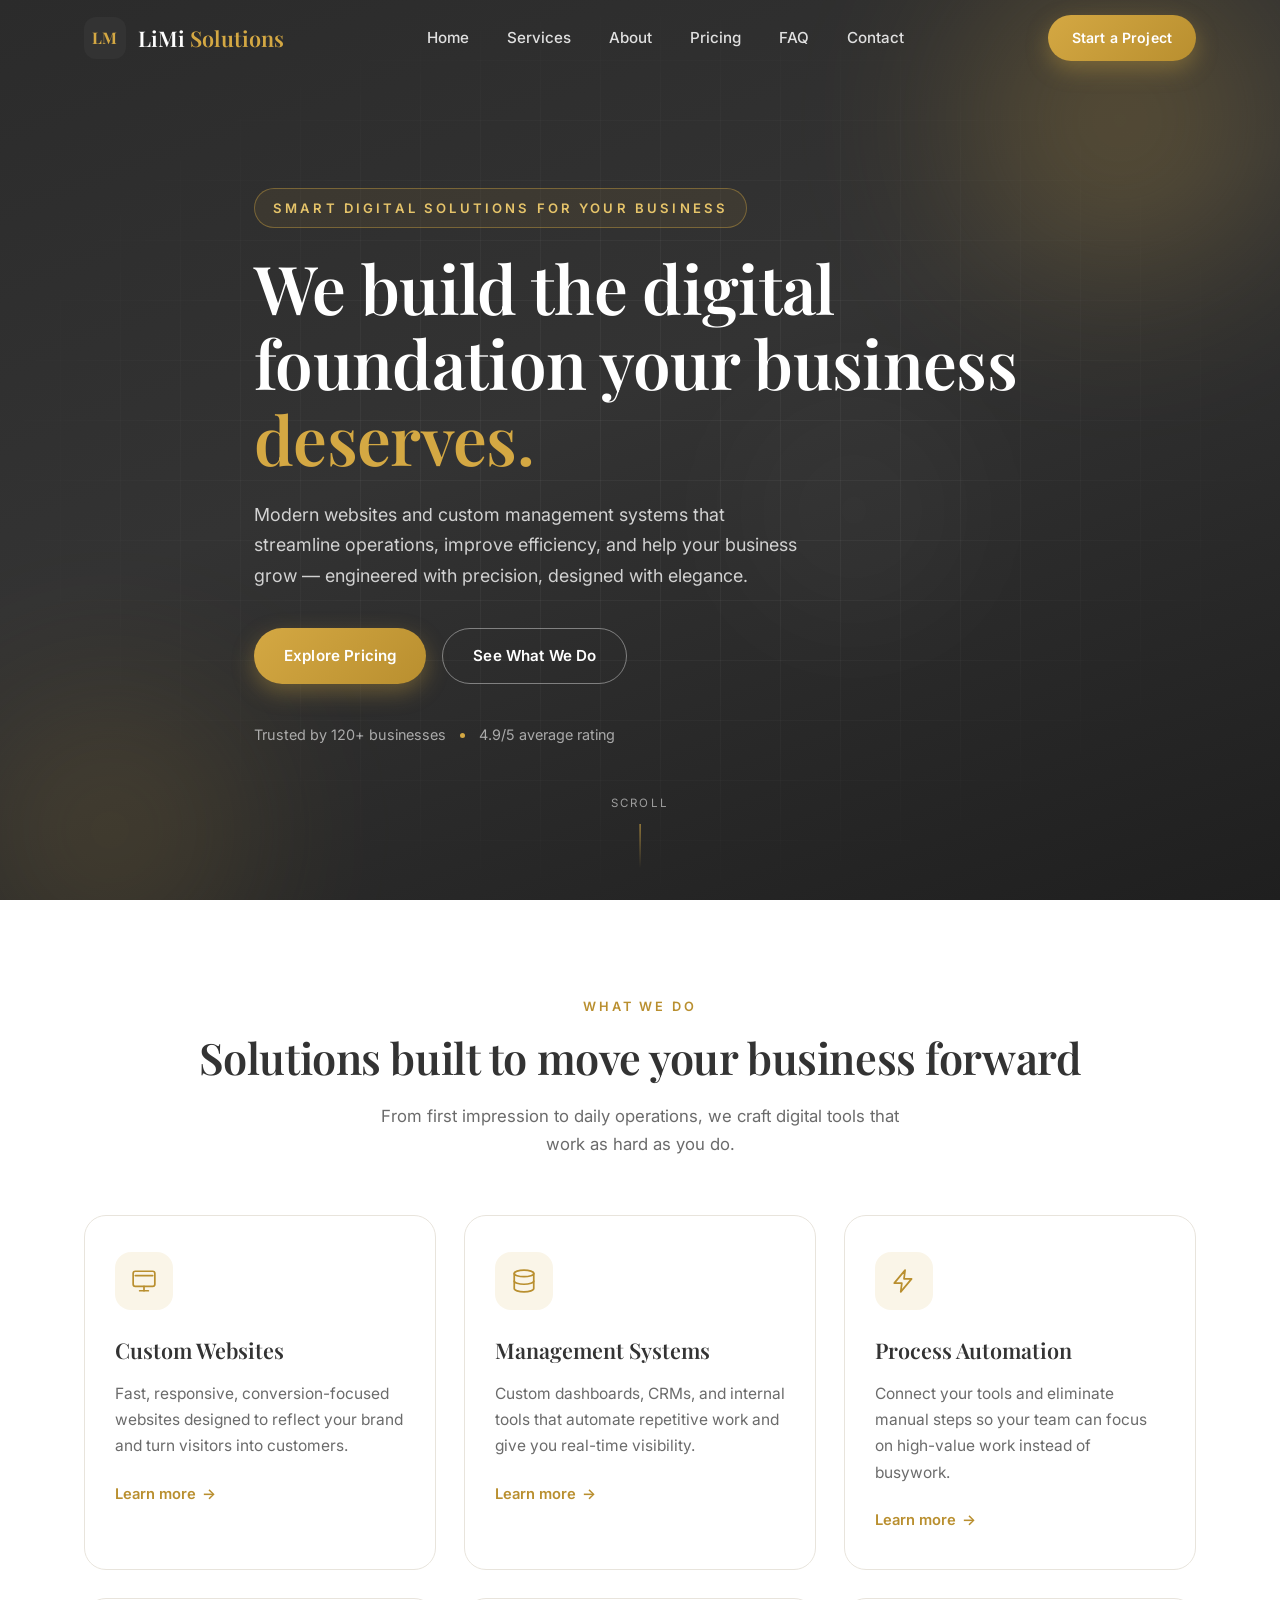
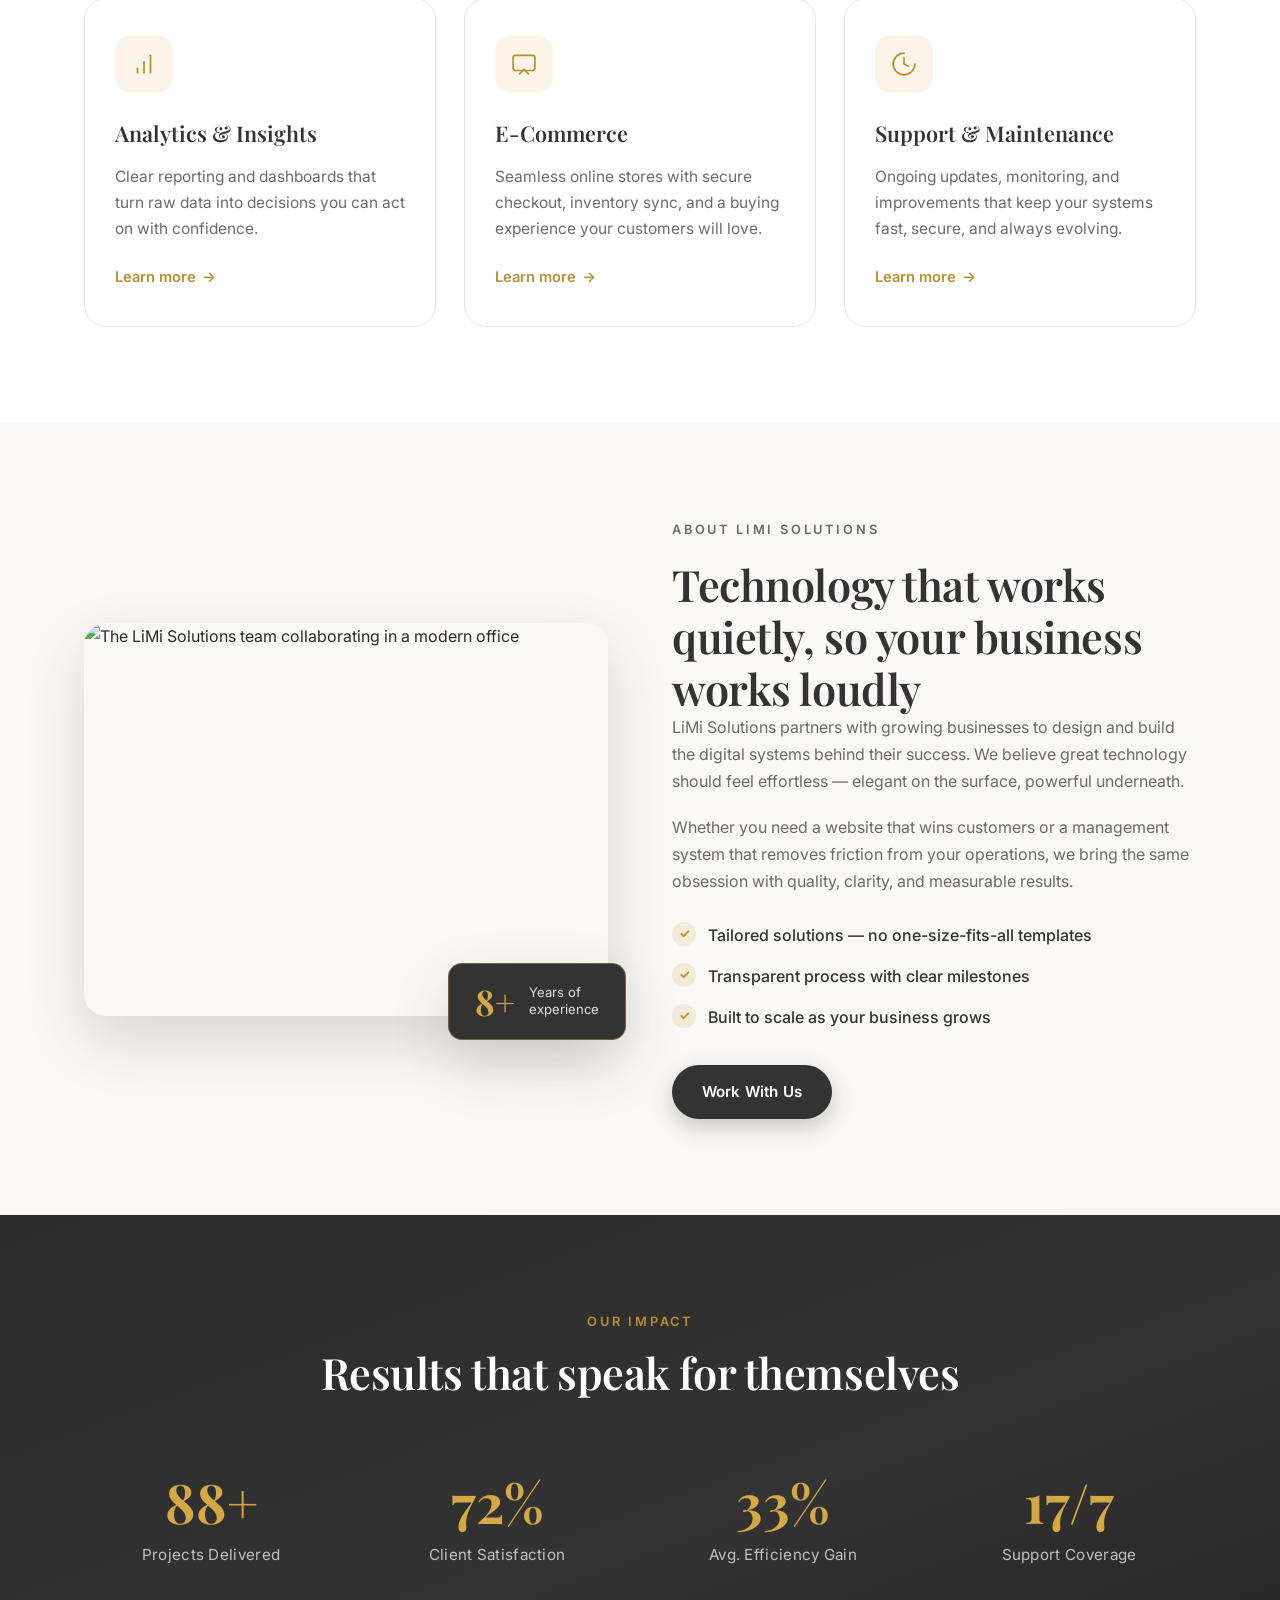
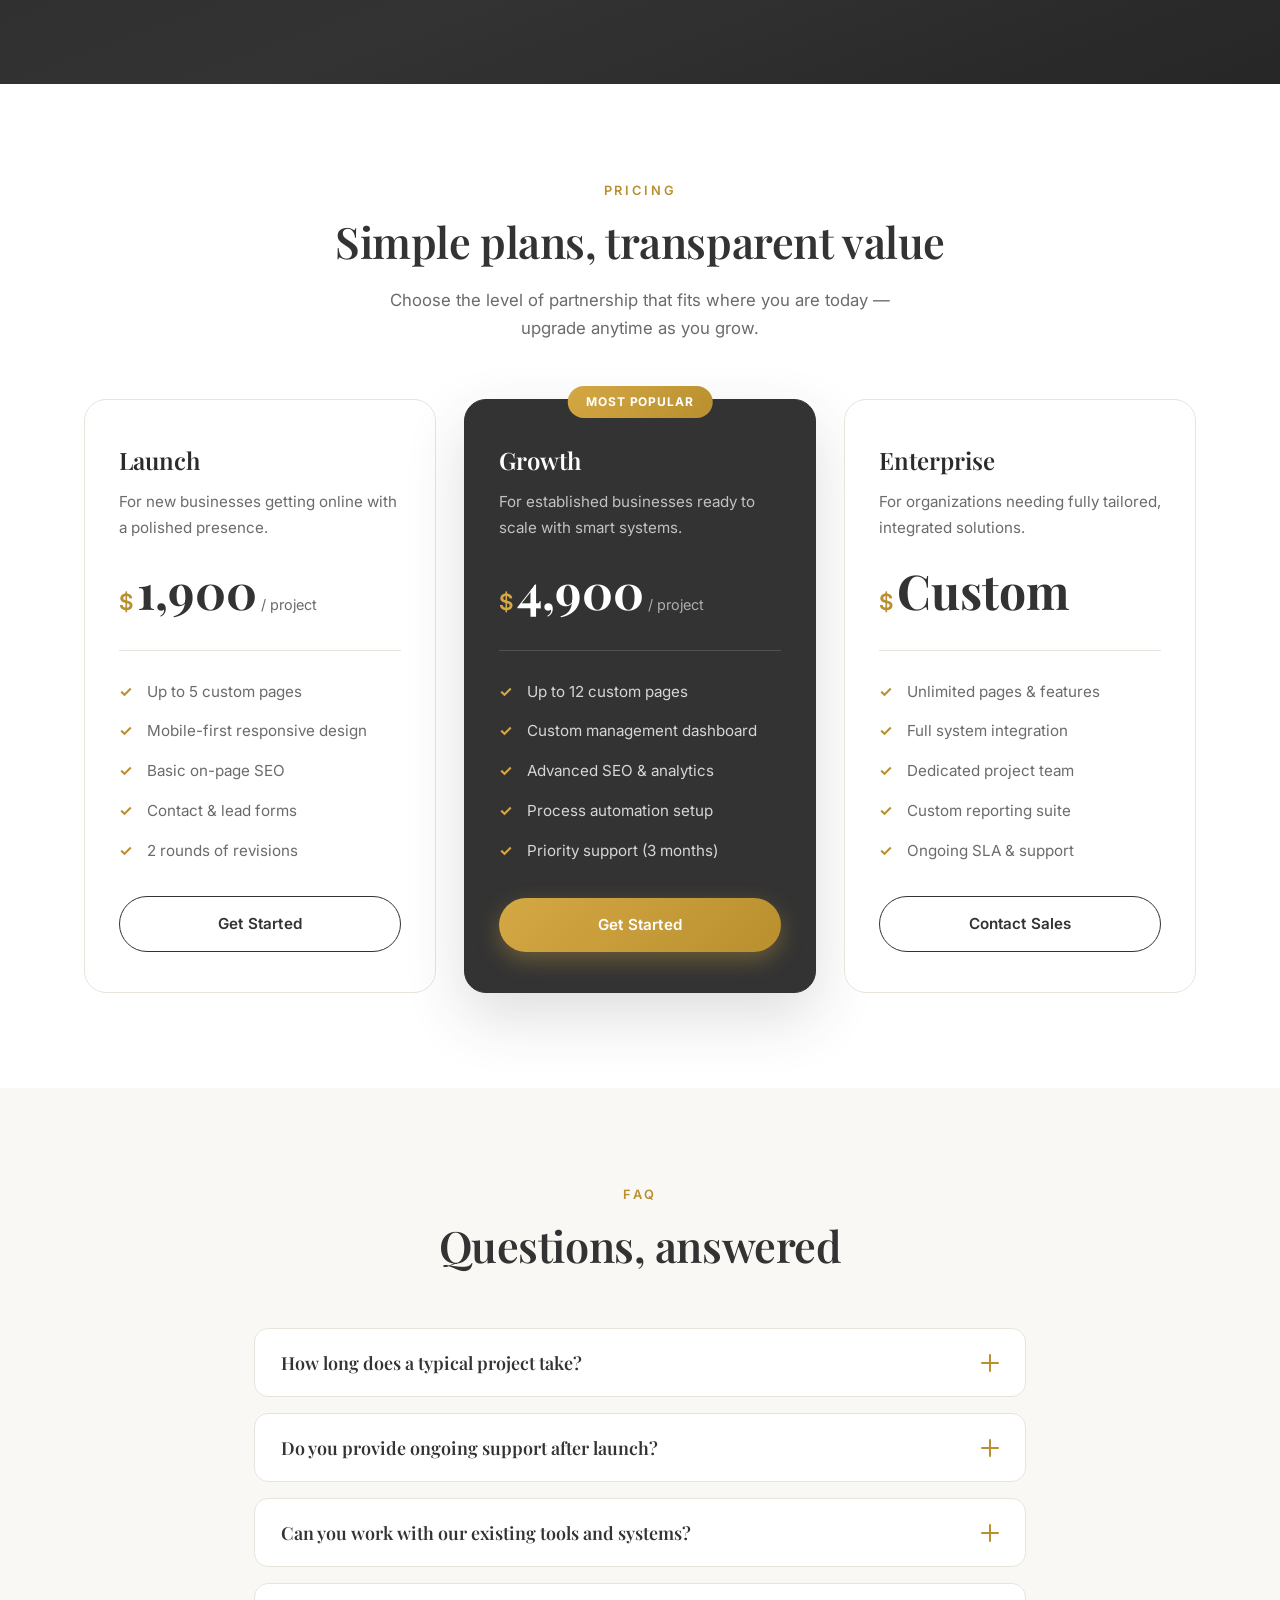
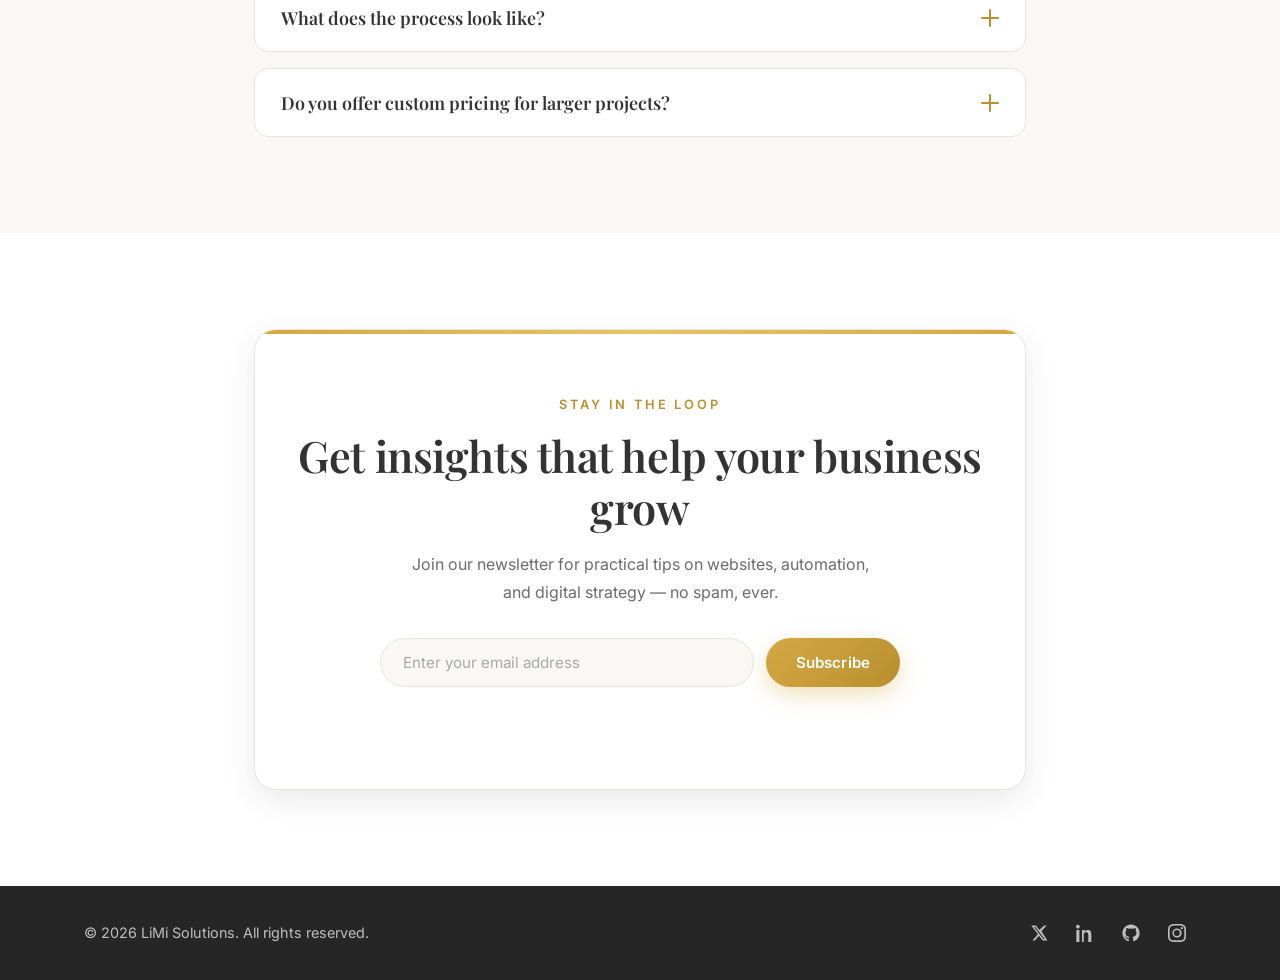
==== index.html @ b9a777c1 "Add landing page scripts and styles for LiMi Solutions - Implement mobile hamburger navigation with " ====
<!DOCTYPE html>
<html lang="en">
<head>
  <meta charset="UTF-8" />
  <meta name="viewport" content="width=device-width, initial-scale=1.0" />
  <meta name="description" content="LiMi Solutions — Smart Digital Solutions for Your Business. We build modern websites and custom management systems to streamline operations, improve efficiency, and help businesses grow." />
  <meta name="theme-color" content="#333333" />
  <title>LiMi Solutions — Smart Digital Solutions for Your Business</title>

  <!-- Favicon (inline SVG, gold monogram) -->
  <link rel="icon" href="data:image/svg+xml,%3Csvg xmlns='http://www.w3.org/2000/svg' viewBox='0 0 64 64'%3E%3Crect width='64' height='64' rx='14' fill='%23333333'/%3E%3Ctext x='32' y='42' font-family='Georgia,serif' font-size='30' fill='%23d4a843' text-anchor='middle' font-weight='bold'%3ELM%3C/text%3E%3C/svg%3E" />

  <!-- Fonts -->
  <link rel="preconnect" href="https://fonts.googleapis.com" />
  <link rel="preconnect" href="https://fonts.gstatic.com" crossorigin />
  <link href="https://fonts.googleapis.com/css2?family=Playfair+Display:wght@500;600;700&family=Inter:wght@300;400;500;600;700&display=swap" rel="stylesheet" />

  <link rel="stylesheet" href="styles.css" />
</head>
<body>
  <!-- ============================================================
       NAVIGATION (top navbar)
  ============================================================ -->
  <header class="site-header" id="siteHeader">
    <div class="container header-inner">
      <a href="#home" class="brand" aria-label="LiMi Solutions home">
        <span class="brand-mark">LM</span>
        <span class="brand-name">LiMi <em>Solutions</em></span>
      </a>

      <nav class="desktop-nav" aria-label="Primary">
        <ul class="desktop-nav-list">
          <li><a href="#home" class="nav-link">Home</a></li>
          <li><a href="#services" class="nav-link">Services</a></li>
          <li><a href="#about" class="nav-link">About</a></li>
          <li><a href="#pricing" class="nav-link">Pricing</a></li>
          <li><a href="#faq" class="nav-link">FAQ</a></li>
          <li><a href="#contact" class="nav-link">Contact</a></li>
        </ul>
      </nav>

      <a href="#contact" class="btn btn-gold header-cta">Start a Project</a>

      <button class="hamburger" id="hamburger" aria-label="Open menu" aria-expanded="false" aria-controls="mobileNav">
        <span class="hamburger-line"></span>
        <span class="hamburger-line"></span>
        <span class="hamburger-line"></span>
      </button>
    </div>
  </header>

  <!-- Full-screen hidden navigation overlay -->
  <nav class="mobile-nav" id="mobileNav" aria-hidden="true">
    <ul class="mobile-nav-list">
      <li><a href="#home" class="nav-link">Home</a></li>
      <li><a href="#services" class="nav-link">Services</a></li>
      <li><a href="#about" class="nav-link">About</a></li>
      <li><a href="#stats" class="nav-link">Impact</a></li>
      <li><a href="#pricing" class="nav-link">Pricing</a></li>
      <li><a href="#faq" class="nav-link">FAQ</a></li>
      <li><a href="#contact" class="nav-link">Contact</a></li>
    </ul>
    <a href="#contact" class="btn btn-gold nav-cta">Start a Project</a>
  </nav>

  <main>
    <!-- ============================================================
         HERO
    ============================================================ -->
    <section class="hero" id="home">
      <div class="hero-bg" aria-hidden="true">
        <div class="hero-orb hero-orb--1"></div>
        <div class="hero-orb hero-orb--2"></div>
        <div class="hero-orb hero-orb--3"></div>
        <div class="hero-grid"></div>
      </div>

      <div class="container hero-inner">
        <p class="hero-eyebrow reveal">Smart Digital Solutions for Your Business</p>
        <h1 class="hero-title reveal">We build the digital<br />foundation your business<br /><span class="accent">deserves.</span></h1>
        <p class="hero-subtitle reveal">
          Modern websites and custom management systems that streamline operations,
          improve efficiency, and help your business grow — engineered with precision,
          designed with elegance.
        </p>
        <div class="hero-actions reveal">
          <a href="#pricing" class="btn btn-gold">Explore Pricing</a>
          <a href="#services" class="btn btn-ghost">See What We Do</a>
        </div>
        <div class="hero-meta reveal">
          <span>Trusted by 120+ businesses</span>
          <span class="dot"></span>
          <span>4.9/5 average rating</span>
        </div>
      </div>

      <a href="#services" class="scroll-cue" aria-label="Scroll to services">
        <span class="scroll-cue-text">Scroll</span>
        <span class="scroll-cue-line"></span>
      </a>
    </section>

    <!-- ============================================================
         SERVICES
    ============================================================ -->
    <section class="section" id="services">
      <div class="container">
        <div class="section-head reveal">
          <p class="section-eyebrow">What We Do</p>
          <h2 class="section-title">Solutions built to move your business forward</h2>
          <p class="section-lead">
            From first impression to daily operations, we craft digital tools that work
            as hard as you do.
          </p>
        </div>

        <div class="card-grid">
          <article class="card reveal">
            <div class="card-icon" aria-hidden="true">
              <svg viewBox="0 0 24 24" fill="none" stroke="currentColor" stroke-width="1.6" stroke-linecap="round" stroke-linejoin="round"><rect x="2" y="3" width="20" height="14" rx="2"/><line x1="8" y1="21" x2="16" y2="21"/><line x1="12" y1="17" x2="12" y2="21"/><path d="M4 7h16"/></svg>
            </div>
            <h3 class="card-title">Custom Websites</h3>
            <p class="card-text">
              Fast, responsive, conversion-focused websites designed to reflect your brand
              and turn visitors into customers.
            </p>
            <a href="#contact" class="card-link">Learn more <span aria-hidden="true">&rarr;</span></a>
          </article>

          <article class="card reveal">
            <div class="card-icon" aria-hidden="true">
              <svg viewBox="0 0 24 24" fill="none" stroke="currentColor" stroke-width="1.6" stroke-linecap="round" stroke-linejoin="round"><ellipse cx="12" cy="5" rx="9" ry="3"/><path d="M3 5v14c0 1.66 4 3 9 3s9-1.34 9-3V5"/><path d="M3 12c0 1.66 4 3 9 3s9-1.34 9-3"/></svg>
            </div>
            <h3 class="card-title">Management Systems</h3>
            <p class="card-text">
              Custom dashboards, CRMs, and internal tools that automate repetitive work
              and give you real-time visibility.
            </p>
            <a href="#contact" class="card-link">Learn more <span aria-hidden="true">&rarr;</span></a>
          </article>

          <article class="card reveal">
            <div class="card-icon" aria-hidden="true">
              <svg viewBox="0 0 24 24" fill="none" stroke="currentColor" stroke-width="1.6" stroke-linecap="round" stroke-linejoin="round"><path d="M13 2 3 14h7l-1 8 10-12h-7l1-8z"/></svg>
            </div>
            <h3 class="card-title">Process Automation</h3>
            <p class="card-text">
              Connect your tools and eliminate manual steps so your team can focus on
              high-value work instead of busywork.
            </p>
            <a href="#contact" class="card-link">Learn more <span aria-hidden="true">&rarr;</span></a>
          </article>

          <article class="card reveal">
            <div class="card-icon" aria-hidden="true">
              <svg viewBox="0 0 24 24" fill="none" stroke="currentColor" stroke-width="1.6" stroke-linecap="round" stroke-linejoin="round"><path d="M12 20V10"/><path d="M18 20V4"/><path d="M6 20v-4"/></svg>
            </div>
            <h3 class="card-title">Analytics &amp; Insights</h3>
            <p class="card-text">
              Clear reporting and dashboards that turn raw data into decisions you can
              act on with confidence.
            </p>
            <a href="#contact" class="card-link">Learn more <span aria-hidden="true">&rarr;</span></a>
          </article>

          <article class="card reveal">
            <div class="card-icon" aria-hidden="true">
              <svg viewBox="0 0 24 24" fill="none" stroke="currentColor" stroke-width="1.6" stroke-linecap="round" stroke-linejoin="round"><rect x="2" y="4" width="20" height="14" rx="2"/><path d="m8 21 4-4 4 4"/></svg>
            </div>
            <h3 class="card-title">E-Commerce</h3>
            <p class="card-text">
              Seamless online stores with secure checkout, inventory sync, and a buying
              experience your customers will love.
            </p>
            <a href="#contact" class="card-link">Learn more <span aria-hidden="true">&rarr;</span></a>
          </article>

          <article class="card reveal">
            <div class="card-icon" aria-hidden="true">
              <svg viewBox="0 0 24 24" fill="none" stroke="currentColor" stroke-width="1.6" stroke-linecap="round" stroke-linejoin="round"><path d="M12 2a10 10 0 1 0 10 10"/><path d="M12 6v6l4 2"/></svg>
            </div>
            <h3 class="card-title">Support &amp; Maintenance</h3>
            <p class="card-text">
              Ongoing updates, monitoring, and improvements that keep your systems fast,
              secure, and always evolving.
            </p>
            <a href="#contact" class="card-link">Learn more <span aria-hidden="true">&rarr;</span></a>
          </article>
        </div>
      </div>
    </section>

    <!-- ============================================================
         ABOUT
    ============================================================ -->
    <section class="section section-alt" id="about">
      <div class="container about-grid">
        <div class="about-media reveal">
          <img src="https://picsum.photos/seed/limi-office/800/600" alt="The LiMi Solutions team collaborating in a modern office" loading="lazy" width="800" height="600" />
          <div class="about-badge">
            <span class="about-badge-num">8+</span>
            <span class="about-badge-label">Years of<br />experience</span>
          </div>
        </div>

        <div class="about-content">
          <p class="section-eyebrow reveal">About LiMi Solutions</p>
          <h2 class="section-title reveal">Technology that works quietly, so your business works loudly</h2>
          <p class="reveal">
            LiMi Solutions partners with growing businesses to design and build the digital
            systems behind their success. We believe great technology should feel effortless —
            elegant on the surface, powerful underneath.
          </p>
          <p class="reveal">
            Whether you need a website that wins customers or a management system that removes
            friction from your operations, we bring the same obsession with quality, clarity,
            and measurable results.
          </p>

          <ul class="about-list">
            <li class="reveal">
              <span class="check" aria-hidden="true">&#10003;</span>
              <span>Tailored solutions — no one-size-fits-all templates</span>
            </li>
            <li class="reveal">
              <span class="check" aria-hidden="true">&#10003;</span>
              <span>Transparent process with clear milestones</span>
            </li>
            <li class="reveal">
              <span class="check" aria-hidden="true">&#10003;</span>
              <span>Built to scale as your business grows</span>
            </li>
          </ul>

          <a href="#contact" class="btn btn-dark reveal">Work With Us</a>
        </div>
      </div>
    </section>

    <!-- ============================================================
         STATS (animated counters)
    ============================================================ -->
    <section class="section stats-section" id="stats">
      <div class="container">
        <div class="section-head reveal">
          <p class="section-eyebrow">Our Impact</p>
          <h2 class="section-title">Results that speak for themselves</h2>
        </div>

        <div class="stats-grid">
          <div class="stat reveal">
            <span class="stat-value" data-count="120" data-suffix="+">0</span>
            <span class="stat-label">Projects Delivered</span>
          </div>
          <div class="stat reveal">
            <span class="stat-value" data-count="98" data-suffix="%">0</span>
            <span class="stat-label">Client Satisfaction</span>
          </div>
          <div class="stat reveal">
            <span class="stat-value" data-count="45" data-suffix="%">0</span>
            <span class="stat-label">Avg. Efficiency Gain</span>
          </div>
          <div class="stat reveal">
            <span class="stat-value" data-count="24" data-suffix="/7">0</span>
            <span class="stat-label">Support Coverage</span>
          </div>
        </div>
      </div>
    </section>

    <!-- ============================================================
         PRICING
    ============================================================ -->
    <section class="section" id="pricing">
      <div class="container">
        <div class="section-head reveal">
          <p class="section-eyebrow">Pricing</p>
          <h2 class="section-title">Simple plans, transparent value</h2>
          <p class="section-lead">
            Choose the level of partnership that fits where you are today — upgrade anytime
            as you grow.
          </p>
        </div>

        <div class="pricing-grid">
          <article class="price-card reveal">
            <h3 class="price-name">Launch</h3>
            <p class="price-desc">For new businesses getting online with a polished presence.</p>
            <div class="price-amount"><span class="price-currency">$</span><span class="price-value">1,900</span><span class="price-period">/ project</span></div>
            <ul class="price-features">
              <li>Up to 5 custom pages</li>
              <li>Mobile-first responsive design</li>
              <li>Basic on-page SEO</li>
              <li>Contact &amp; lead forms</li>
              <li>2 rounds of revisions</li>
            </ul>
            <a href="#contact" class="btn btn-outline btn-block">Get Started</a>
          </article>

          <article class="price-card price-card--featured reveal">
            <span class="price-flag">Most Popular</span>
            <h3 class="price-name">Growth</h3>
            <p class="price-desc">For established businesses ready to scale with smart systems.</p>
            <div class="price-amount"><span class="price-currency">$</span><span class="price-value">4,900</span><span class="price-period">/ project</span></div>
            <ul class="price-features">
              <li>Up to 12 custom pages</li>
              <li>Custom management dashboard</li>
              <li>Advanced SEO &amp; analytics</li>
              <li>Process automation setup</li>
              <li>Priority support (3 months)</li>
            </ul>
            <a href="#contact" class="btn btn-gold btn-block">Get Started</a>
          </article>

          <article class="price-card reveal">
            <h3 class="price-name">Enterprise</h3>
            <p class="price-desc">For organizations needing fully tailored, integrated solutions.</p>
            <div class="price-amount"><span class="price-currency">$</span><span class="price-value">Custom</span></div>
            <ul class="price-features">
              <li>Unlimited pages &amp; features</li>
              <li>Full system integration</li>
              <li>Dedicated project team</li>
              <li>Custom reporting suite</li>
              <li>Ongoing SLA &amp; support</li>
            </ul>
            <a href="#contact" class="btn btn-outline btn-block">Contact Sales</a>
          </article>
        </div>
      </div>
    </section>

    <!-- ============================================================
         FAQ
    ============================================================ -->
    <section class="section section-alt" id="faq">
      <div class="container container-narrow">
        <div class="section-head reveal">
          <p class="section-eyebrow">FAQ</p>
          <h2 class="section-title">Questions, answered</h2>
        </div>

        <div class="faq-list">
          <div class="faq-item reveal">
            <button class="faq-question" aria-expanded="false" aria-controls="faq1">
              <span>How long does a typical project take?</span>
              <span class="faq-icon" aria-hidden="true"></span>
            </button>
            <div class="faq-answer" id="faq1">
              <p>
                Most website projects are delivered in 2–4 weeks, while custom management
                systems typically take 6–10 weeks depending on scope. We'll give you a clear
                timeline and milestone plan before we begin.
              </p>
            </div>
          </div>

          <div class="faq-item reveal">
            <button class="faq-question" aria-expanded="false" aria-controls="faq2">
              <span>Do you provide ongoing support after launch?</span>
              <span class="faq-icon" aria-hidden="true"></span>
            </button>
            <div class="faq-answer" id="faq2">
              <p>
                Yes. Every project includes a support window, and we offer flexible
                maintenance plans for updates, monitoring, and continuous improvements so
                your systems never fall behind.
              </p>
            </div>
          </div>

          <div class="faq-item reveal">
            <button class="faq-question" aria-expanded="false" aria-controls="faq3">
              <span>Can you work with our existing tools and systems?</span>
              <span class="faq-icon" aria-hidden="true"></span>
            </button>
            <div class="faq-answer" id="faq3">
              <p>
                Absolutely. We integrate with the tools you already use — CRMs, payment
                gateways, accounting software, and more — so your new solution fits into
                your workflow rather than disrupting it.
              </p>
            </div>
          </div>

          <div class="faq-item reveal">
            <button class="faq-question" aria-expanded="false" aria-controls="faq4">
              <span>What does the process look like?</span>
              <span class="faq-icon" aria-hidden="true"></span>
            </button>
            <div class="faq-answer" id="faq4">
              <p>
                We start with a discovery call to understand your goals, then move through
                design, development, and testing with regular check-ins. You'll always know
                exactly where your project stands.
              </p>
            </div>
          </div>

          <div class="faq-item reveal">
            <button class="faq-question" aria-expanded="false" aria-controls="faq5">
              <span>Do you offer custom pricing for larger projects?</span>
              <span class="faq-icon" aria-hidden="true"></span>
            </button>
            <div class="faq-answer" id="faq5">
              <p>
                Yes. For complex or multi-phase projects we provide tailored quotes based
                on your specific requirements. Reach out and we'll scope it together at no
                cost.
              </p>
            </div>
          </div>
        </div>
      </div>
    </section>

    <!-- ============================================================
         NEWSLETTER / CONTACT
    ============================================================ -->
    <section class="section" id="contact">
      <div class="container container-narrow">
        <div class="newsletter reveal">
          <p class="section-eyebrow">Stay in the Loop</p>
          <h2 class="section-title">Get insights that help your business grow</h2>
          <p class="newsletter-lead">
            Join our newsletter for practical tips on websites, automation, and digital
            strategy — no spam, ever.
          </p>

          <form class="newsletter-form" id="newsletterForm" novalidate>
            <label class="sr-only" for="newsletterEmail">Email address</label>
            <input type="email" id="newsletterEmail" name="email" placeholder="Enter your email address" autocomplete="email" required />
            <button type="submit" class="btn btn-gold">Subscribe</button>
          </form>
          <p class="newsletter-message" id="newsletterMessage" role="status" aria-live="polite"></p>
        </div>
      </div>
    </section>
  </main>

  <!-- ============================================================
       FOOTER
  ============================================================ -->
  <footer class="site-footer">
    <div class="container footer-inner">
      <p class="footer-copy">&copy; <span id="year"></span> LiMi Solutions. All rights reserved.</p>
      <div class="footer-social">
        <a href="#" class="social-link" aria-label="Twitter / X">
          <svg viewBox="0 0 24 24" fill="currentColor"><path d="M18.9 2H22l-6.8 7.8L23.2 22h-6.3l-4.9-6.4L6.4 22H3.3l7.3-8.3L1.6 2h6.4l4.4 5.9L18.9 2zm-1.1 18h1.7L7.1 3.9H5.3L17.8 20z"/></svg>
        </a>
        <a href="#" class="social-link" aria-label="LinkedIn">
          <svg viewBox="0 0 24 24" fill="currentColor"><path d="M4.98 3.5C4.98 4.88 3.87 6 2.5 6S0 4.88 0 3.5 1.12 1 2.5 1s2.48 1.12 2.48 2.5zM.5 8h4V24h-4V8zm7.5 0h3.8v2.2h.05c.53-1 1.83-2.2 3.77-2.2 4.03 0 4.78 2.65 4.78 6.1V24h-4v-8.5c0-2.03-.04-4.64-2.83-4.64-2.83 0-3.27 2.2-3.27 4.5V24H8V8z"/></svg>
        </a>
        <a href="#" class="social-link" aria-label="GitHub">
          <svg viewBox="0 0 24 24" fill="currentColor"><path d="M12 .5C5.65.5.5 5.65.5 12c0 5.08 3.29 9.39 7.86 10.91.58.11.79-.25.79-.56v-2.17c-3.2.7-3.87-1.36-3.87-1.36-.52-1.33-1.28-1.68-1.28-1.68-1.04-.71.08-.7.08-.7 1.15.08 1.76 1.18 1.76 1.18 1.02 1.75 2.68 1.25 3.34.95.1-.74.4-1.25.72-1.54-2.55-.29-5.23-1.28-5.23-5.68 0-1.25.45-2.28 1.18-3.08-.12-.29-.51-1.46.11-3.05 0 0 .96-.31 3.15 1.18a10.9 10.9 0 0 1 5.74 0c2.19-1.49 3.15-1.18 3.15-1.18.62 1.59.23 2.76.11 3.05.73.8 1.18 1.83 1.18 3.08 0 4.41-2.69 5.38-5.25 5.67.41.35.77 1.05.77 2.12v3.14c0 .31.21.68.8.56A11.52 11.52 0 0 0 23.5 12C23.5 5.65 18.35.5 12 .5z"/></svg>
        </a>
        <a href="#" class="social-link" aria-label="Instagram">
          <svg viewBox="0 0 24 24" fill="currentColor"><path d="M12 2.16c3.2 0 3.58.01 4.85.07 1.17.05 1.8.25 2.23.41.56.22.96.48 1.38.9.42.42.68.82.9 1.38.16.42.36 1.06.41 2.23.06 1.27.07 1.65.07 4.85s-.01 3.58-.07 4.85c-.05 1.17-.25 1.8-.41 2.23-.22.56-.48.96-.9 1.38-.42.42-.82.68-1.38.9-.42.16-1.06.36-2.23.41-1.27.06-1.65.07-4.85.07s-3.58-.01-4.85-.07c-1.17-.05-1.8-.25-2.23-.41a3.7 3.7 0 0 1-1.38-.9 3.7 3.7 0 0 1-.9-1.38c-.16-.42-.36-1.06-.41-2.23-.06-1.27-.07-1.65-.07-4.85s.01-3.58.07-4.85c.05-1.17.25-1.8.41-2.23.22-.56.48-.96.9-1.38.42-.42.82-.68 1.38-.9.42-.16 1.06-.36 2.23-.41 1.27-.06 1.65-.07 4.85-.07zM12 0C8.74 0 8.33.01 7.05.07 5.78.13 4.9.33 4.14.63c-.79.3-1.46.72-2.13 1.38A5.9 5.9 0 0 0 .63 4.14C.33 4.9.13 5.78.07 7.05.01 8.33 0 8.74 0 12s.01 3.67.07 4.95c.06 1.27.26 2.15.56 2.91.3.79.72 1.46 1.38 2.13a5.9 5.9 0 0 0 2.13 1.38c.76.3 1.64.5 2.91.56C8.33 23.99 8.74 24 12 24s3.67-.01 4.95-.07c1.27-.06 2.15-.26 2.91-.56a5.9 5.9 0 0 0 2.13-1.38 5.9 5.9 0 0 0 1.38-2.13c.3-.76.5-1.64.56-2.91.06-1.28.07-1.69.07-4.95s-.01-3.67-.07-4.95c-.06-1.27-.26-2.15-.56-2.91a5.9 5.9 0 0 0-1.38-2.13A5.9 5.9 0 0 0 19.86.63c-.76-.3-1.64-.5-2.91-.56C15.67.01 15.26 0 12 0zm0 5.84A6.16 6.16 0 1 0 12 18.16 6.16 6.16 0 0 0 12 5.84zm0 10.15a4 4 0 1 1 0-7.99 4 4 0 0 1 0 7.99zM19.85 5.6a1.44 1.44 0 1 1-2.88 0 1.44 1.44 0 0 1 2.88 0z"/></svg>
        </a>
      </div>
    </div>
  </footer>

  <!-- Sticky call-to-action button -->
  <a href="#contact" class="sticky-cta" id="stickyCta" aria-label="Start a project">
    <span class="sticky-cta-text">Start a Project</span>
  </a>

  <script src="script.js"></script>
</body>
</html>
---- styles.css ----
/* ============================================================
   LiMi Solutions — Landing Page Styles
   Design: Elegant & Luxury — Charcoal (#333333) + Gold (#d4a843)
   ============================================================ */

/* ---------- Design tokens ---------- */
:root {
  --charcoal: #333333;
  --charcoal-dark: #262626;
  --charcoal-light: #4a4a4a;
  --gold: #d4a843;
  --gold-dark: #b98f2f;
  --gold-light: #e6c46a;
  --white: #ffffff;
  --off-white: #faf8f4;
  --ink: #2b2b2b;
  --muted: #6b6b6b;
  --line: #e8e4dc;

  --font-display: "Playfair Display", Georgia, serif;
  --font-body: "Inter", -apple-system, BlinkMacSystemFont, "Segoe UI", sans-serif;

  --radius-sm: 8px;
  --radius-md: 14px;
  --radius-lg: 22px;

  --shadow-sm: 0 2px 10px rgba(51, 51, 51, 0.06);
  --shadow-md: 0 10px 30px rgba(51, 51, 51, 0.1);
  --shadow-lg: 0 24px 60px rgba(51, 51, 51, 0.16);

  --transition: 0.3s cubic-bezier(0.4, 0, 0.2, 1);
  --transition-slow: 0.5s cubic-bezier(0.4, 0, 0.2, 1);

  --header-height: 76px;
}

/* ---------- Reset & base ---------- */
*,
*::before,
*::after {
  box-sizing: border-box;
  margin: 0;
  padding: 0;
}

html {
  scroll-behavior: smooth;
  scroll-padding-top: var(--header-height);
  -webkit-text-size-adjust: 100%;
}

body {
  font-family: var(--font-body);
  font-size: 16px;
  line-height: 1.7;
  color: var(--ink);
  background: var(--white);
  -webkit-font-smoothing: antialiased;
  -moz-osx-font-smoothing: grayscale;
  overflow-x: hidden;
}

img {
  max-width: 100%;
  display: block;
}

a {
  color: inherit;
  text-decoration: none;
}

ul {
  list-style: none;
}

button {
  font-family: inherit;
  cursor: pointer;
  border: none;
  background: none;
}

/* ---------- Layout helpers ---------- */
.container {
  width: 100%;
  max-width: 1160px;
  margin: 0 auto;
  padding: 0 24px;
}

.container-narrow {
  max-width: 820px;
}

.section {
  padding: 96px 0;
}

.section-alt {
  background: var(--off-white);
}

.sr-only {
  position: absolute;
  width: 1px;
  height: 1px;
  padding: 0;
  margin: -1px;
  overflow: hidden;
  clip: rect(0, 0, 0, 0);
  white-space: nowrap;
  border: 0;
}

/* ---------- Typography ---------- */
.section-eyebrow {
  font-size: 0.8rem;
  font-weight: 600;
  letter-spacing: 0.22em;
  text-transform: uppercase;
  color: var(--gold-dark);
  margin-bottom: 14px;
}

.section-title {
  font-family: var(--font-display);
  font-size: clamp(1.9rem, 4vw, 2.7rem);
  font-weight: 600;
  line-height: 1.2;
  color: var(--charcoal);
  letter-spacing: -0.01em;
}

.section-lead {
  margin-top: 18px;
  color: var(--muted);
  font-size: 1.05rem;
  max-width: 560px;
}

.section-head {
  text-align: center;
  margin-bottom: 56px;
}

.section-head .section-lead {
  margin-left: auto;
  margin-right: auto;
}

.accent {
  color: var(--gold);
}

/* ---------- Buttons ---------- */
.btn {
  display: inline-flex;
  align-items: center;
  justify-content: center;
  gap: 8px;
  padding: 14px 30px;
  border-radius: 999px;
  font-weight: 600;
  font-size: 0.95rem;
  letter-spacing: 0.01em;
  transition: transform var(--transition), box-shadow var(--transition),
    background var(--transition), color var(--transition), border-color var(--transition);
  white-space: nowrap;
}

.btn:active {
  transform: translateY(1px) scale(0.99);
}

.btn-gold {
  background: linear-gradient(135deg, var(--gold) 0%, var(--gold-dark) 100%);
  color: var(--white);
  box-shadow: 0 8px 22px rgba(212, 168, 67, 0.35);
}

.btn-gold:hover {
  transform: translateY(-2px);
  box-shadow: 0 14px 30px rgba(212, 168, 67, 0.45);
}

.btn-dark {
  background: var(--charcoal);
  color: var(--white);
  box-shadow: 0 8px 22px rgba(51, 51, 51, 0.25);
}

.btn-dark:hover {
  background: var(--charcoal-dark);
  transform: translateY(-2px);
  box-shadow: 0 14px 30px rgba(51, 51, 51, 0.35);
}

.btn-ghost {
  background: transparent;
  color: var(--white);
  border: 1px solid rgba(255, 255, 255, 0.4);
}

.btn-ghost:hover {
  background: rgba(255, 255, 255, 0.1);
  border-color: rgba(255, 255, 255, 0.7);
  transform: translateY(-2px);
}

.btn-outline {
  background: transparent;
  color: var(--charcoal);
  border: 1.5px solid var(--charcoal);
}

.btn-outline:hover {
  background: var(--charcoal);
  color: var(--white);
  transform: translateY(-2px);
}

.btn-block {
  width: 100%;
}

/* ============================================================
   HEADER / NAVIGATION
   ============================================================ */
.site-header {
  position: fixed;
  top: 0;
  left: 0;
  right: 0;
  z-index: 1000;
  height: var(--header-height);
  transition: background var(--transition), box-shadow var(--transition),
    backdrop-filter var(--transition);
}

.site-header.scrolled {
  background: rgba(255, 255, 255, 0.92);
  backdrop-filter: blur(12px);
  -webkit-backdrop-filter: blur(12px);
  box-shadow: var(--shadow-sm);
}

.header-inner {
  height: 100%;
  display: flex;
  align-items: center;
  justify-content: space-between;
}

.brand {
  display: inline-flex;
  align-items: center;
  gap: 12px;
  z-index: 1002;
}

.brand-mark {
  display: grid;
  place-items: center;
  width: 42px;
  height: 42px;
  border-radius: 12px;
  background: var(--charcoal);
  color: var(--gold);
  font-family: var(--font-display);
  font-weight: 700;
  font-size: 1rem;
  letter-spacing: 0.02em;
  transition: transform var(--transition);
}

.brand:hover .brand-mark {
  transform: rotate(-6deg) scale(1.05);
}

.brand-name {
  font-family: var(--font-display);
  font-size: 1.35rem;
  font-weight: 600;
  color: var(--white);
  transition: color var(--transition);
}

.brand-name em {
  font-style: normal;
  color: var(--gold);
}

.site-header.scrolled .brand-name {
  color: var(--charcoal);
}

/* Desktop nav (top navbar) */
.desktop-nav {
  display: flex;
  align-items: center;
}

.desktop-nav-list {
  display: flex;
  align-items: center;
  gap: 6px;
}

.desktop-nav .nav-link {
  display: inline-block;
  padding: 8px 16px;
  font-family: var(--font-body);
  font-size: 0.95rem;
  font-weight: 500;
  color: rgba(255, 255, 255, 0.85);
  position: relative;
  transition: color var(--transition);
}

.desktop-nav .nav-link::after {
  content: "";
  position: absolute;
  left: 16px;
  right: 16px;
  bottom: 2px;
  height: 2px;
  background: var(--gold);
  border-radius: 2px;
  transform: scaleX(0);
  transform-origin: left;
  transition: transform var(--transition);
}

.desktop-nav .nav-link:hover {
  color: var(--white);
}

.desktop-nav .nav-link:hover::after {
  transform: scaleX(1);
}

.site-header.scrolled .desktop-nav .nav-link {
  color: var(--charcoal);
}

.site-header.scrolled .desktop-nav .nav-link:hover {
  color: var(--gold-dark);
}

/* Header CTA button */
.header-cta {
  padding: 11px 24px;
  font-size: 0.88rem;
}

/* Hamburger (hidden on desktop, shown on mobile) */
.hamburger {
  position: relative;
  z-index: 1002;
  display: none;
  flex-direction: column;
  justify-content: center;
  gap: 6px;
  width: 46px;
  height: 46px;
  padding: 0 10px;
  border-radius: 12px;
  transition: background var(--transition);
}

.hamburger:hover {
  background: rgba(255, 255, 255, 0.12);
}

.site-header.scrolled .hamburger:hover {
  background: rgba(51, 51, 51, 0.06);
}

.hamburger-line {
  display: block;
  height: 2px;
  width: 100%;
  background: var(--white);
  border-radius: 2px;
  transition: transform var(--transition), opacity var(--transition),
    background var(--transition);
}

.site-header.scrolled .hamburger-line {
  background: var(--charcoal);
}

.hamburger.active .hamburger-line:nth-child(1) {
  transform: translateY(8px) rotate(45deg);
}

.hamburger.active .hamburger-line:nth-child(2) {
  opacity: 0;
}

.hamburger.active .hamburger-line:nth-child(3) {
  transform: translateY(-8px) rotate(-45deg);
}

.hamburger.active .hamburger-line {
  background: var(--charcoal);
}

/* Mobile nav overlay */
.mobile-nav {
  position: fixed;
  inset: 0;
  z-index: 1001;
  background: var(--white);
  display: flex;
  flex-direction: column;
  align-items: center;
  justify-content: center;
  gap: 40px;
  opacity: 0;
  visibility: hidden;
  transform: translateY(-100%);
  transition: transform var(--transition-slow), opacity var(--transition-slow),
    visibility var(--transition-slow);
}

.mobile-nav.open {
  opacity: 1;
  visibility: visible;
  transform: translateY(0);
}

.mobile-nav-list {
  display: flex;
  flex-direction: column;
  align-items: center;
  gap: 8px;
}

.mobile-nav .nav-link {
  display: inline-block;
  padding: 10px 20px;
  font-family: var(--font-display);
  font-size: 1.9rem;
  font-weight: 600;
  color: var(--charcoal);
  position: relative;
  transition: color var(--transition);
}

.mobile-nav .nav-link::after {
  content: "";
  position: absolute;
  left: 20px;
  right: 20px;
  bottom: 4px;
  height: 2px;
  background: var(--gold);
  transform: scaleX(0);
  transform-origin: left;
  transition: transform var(--transition);
}

.mobile-nav .nav-link:hover {
  color: var(--gold-dark);
}

.mobile-nav .nav-link:hover::after {
  transform: scaleX(1);
}

.nav-cta {
  font-size: 1rem;
}

/* ============================================================
   HERO
   ============================================================ */
.hero {
  position: relative;
  min-height: 100vh;
  display: flex;
  align-items: center;
  padding: calc(var(--header-height) + 40px) 0 80px;
  background: linear-gradient(160deg, #2b2b2b 0%, #333333 45%, #1f1f1f 100%);
  color: var(--white);
  overflow: hidden;
}

.hero-bg {
  position: absolute;
  inset: 0;
  pointer-events: none;
}

.hero-grid {
  position: absolute;
  inset: 0;
  background-image: linear-gradient(rgba(255, 255, 255, 0.04) 1px, transparent 1px),
    linear-gradient(90deg, rgba(255, 255, 255, 0.04) 1px, transparent 1px);
  background-size: 60px 60px;
  mask-image: radial-gradient(ellipse at center, black 30%, transparent 75%);
  -webkit-mask-image: radial-gradient(ellipse at center, black 30%, transparent 75%);
}

.hero-orb {
  position: absolute;
  border-radius: 50%;
  filter: blur(70px);
  opacity: 0.55;
  animation: float 14s ease-in-out infinite;
}

.hero-orb--1 {
  width: 480px;
  height: 480px;
  top: -120px;
  right: -80px;
  background: radial-gradient(circle, rgba(212, 168, 67, 0.55), transparent 70%);
}

.hero-orb--2 {
  width: 420px;
  height: 420px;
  bottom: -140px;
  left: -100px;
  background: radial-gradient(circle, rgba(212, 168, 67, 0.35), transparent 70%);
  animation-delay: -5s;
}

.hero-orb--3 {
  width: 300px;
  height: 300px;
  top: 40%;
  left: 55%;
  background: radial-gradient(circle, rgba(255, 255, 255, 0.12), transparent 70%);
  animation-delay: -9s;
}

@keyframes float {
  0%,
  100% {
    transform: translate(0, 0) scale(1);
  }
  33% {
    transform: translate(30px, -30px) scale(1.06);
  }
  66% {
    transform: translate(-20px, 20px) scale(0.96);
  }
}

.hero-inner {
  position: relative;
  z-index: 1;
  max-width: 820px;
}

.hero-eyebrow {
  display: inline-block;
  font-size: 0.82rem;
  font-weight: 600;
  letter-spacing: 0.24em;
  text-transform: uppercase;
  color: var(--gold-light);
  margin-bottom: 22px;
  padding: 8px 18px;
  border: 1px solid rgba(212, 168, 67, 0.4);
  border-radius: 999px;
  background: rgba(212, 168, 67, 0.08);
}

.hero-title {
  font-family: var(--font-display);
  font-size: clamp(2.4rem, 6vw, 4.2rem);
  font-weight: 600;
  line-height: 1.12;
  letter-spacing: -0.01em;
  margin-bottom: 24px;
}

.hero-subtitle {
  font-size: 1.12rem;
  color: rgba(255, 255, 255, 0.78);
  max-width: 560px;
  margin-bottom: 36px;
}

.hero-actions {
  display: flex;
  flex-wrap: wrap;
  gap: 16px;
  margin-bottom: 40px;
}

.hero-meta {
  display: flex;
  align-items: center;
  gap: 14px;
  font-size: 0.9rem;
  color: rgba(255, 255, 255, 0.6);
}

.hero-meta .dot {
  width: 5px;
  height: 5px;
  border-radius: 50%;
  background: var(--gold);
}

/* Scroll cue */
.scroll-cue {
  position: absolute;
  bottom: 32px;
  left: 50%;
  transform: translateX(-50%);
  z-index: 1;
  display: flex;
  flex-direction: column;
  align-items: center;
  gap: 10px;
  color: rgba(255, 255, 255, 0.55);
  font-size: 0.72rem;
  letter-spacing: 0.2em;
  text-transform: uppercase;
}

.scroll-cue-line {
  width: 1px;
  height: 44px;
  background: linear-gradient(to bottom, var(--gold), transparent);
  animation: scrollPulse 2s ease-in-out infinite;
}

@keyframes scrollPulse {
  0%,
  100% {
    transform: scaleY(0.4);
    transform-origin: top;
    opacity: 0.4;
  }
  50% {
    transform: scaleY(1);
    transform-origin: top;
    opacity: 1;
  }
}

/* ============================================================
   CARDS (services)
   ============================================================ */
.card-grid {
  display: grid;
  grid-template-columns: repeat(3, 1fr);
  gap: 28px;
}

.card {
  background: var(--white);
  border: 1px solid var(--line);
  border-radius: var(--radius-lg);
  padding: 36px 30px;
  transition: transform var(--transition), box-shadow var(--transition),
    border-color var(--transition);
  position: relative;
  overflow: hidden;
}

.card::before {
  content: "";
  position: absolute;
  top: 0;
  left: 0;
  right: 0;
  height: 3px;
  background: linear-gradient(90deg, var(--gold), var(--gold-light));
  transform: scaleX(0);
  transform-origin: left;
  transition: transform var(--transition-slow);
}

.card:hover {
  transform: translateY(-6px);
  box-shadow: var(--shadow-md);
  border-color: transparent;
}

.card:hover::before {
  transform: scaleX(1);
}

.card-icon {
  display: grid;
  place-items: center;
  width: 58px;
  height: 58px;
  border-radius: 16px;
  background: rgba(212, 168, 67, 0.12);
  color: var(--gold-dark);
  margin-bottom: 22px;
  transition: background var(--transition), color var(--transition),
    transform var(--transition);
}

.card-icon svg {
  width: 26px;
  height: 26px;
}

.card:hover .card-icon {
  background: var(--charcoal);
  color: var(--gold);
  transform: scale(1.06);
}

.card-title {
  font-family: var(--font-display);
  font-size: 1.35rem;
  font-weight: 600;
  color: var(--charcoal);
  margin-bottom: 12px;
}

.card-text {
  color: var(--muted);
  font-size: 0.97rem;
  margin-bottom: 20px;
}

.card-link {
  font-weight: 600;
  font-size: 0.92rem;
  color: var(--gold-dark);
  display: inline-flex;
  align-items: center;
  gap: 6px;
  transition: gap var(--transition), color var(--transition);
}

.card-link span {
  transition: transform var(--transition);
}

.card-link:hover {
  color: var(--charcoal);
  gap: 10px;
}

.card-link:hover span {
  transform: translateX(2px);
}

/* ============================================================
   ABOUT
   ============================================================ */
.about-grid {
  display: grid;
  grid-template-columns: 1fr 1fr;
  gap: 64px;
  align-items: center;
}

.about-media {
  position: relative;
}

.about-media img {
  border-radius: var(--radius-lg);
  box-shadow: var(--shadow-lg);
  width: 100%;
  height: auto;
}

.about-badge {
  position: absolute;
  bottom: -24px;
  right: -18px;
  background: var(--charcoal);
  color: var(--white);
  border-radius: var(--radius-md);
  padding: 20px 26px;
  display: flex;
  align-items: center;
  gap: 14px;
  box-shadow: var(--shadow-lg);
  border: 1px solid rgba(212, 168, 67, 0.4);
}

.about-badge-num {
  font-family: var(--font-display);
  font-size: 2.2rem;
  font-weight: 700;
  color: var(--gold);
  line-height: 1;
}

.about-badge-label {
  font-size: 0.82rem;
  line-height: 1.35;
  color: rgba(255, 255, 255, 0.85);
}

.about-content p {
  color: var(--muted);
  margin-bottom: 18px;
}

.about-list {
  margin: 26px 0 34px;
  display: flex;
  flex-direction: column;
  gap: 14px;
}

.about-list li {
  display: flex;
  align-items: flex-start;
  gap: 12px;
  color: var(--charcoal);
  font-weight: 500;
}

.check {
  flex-shrink: 0;
  display: grid;
  place-items: center;
  width: 24px;
  height: 24px;
  border-radius: 50%;
  background: rgba(212, 168, 67, 0.16);
  color: var(--gold-dark);
  font-size: 0.8rem;
  font-weight: 700;
}

/* ============================================================
   STATS
   ============================================================ */
.stats-section {
  background: linear-gradient(160deg, #2b2b2b 0%, #333333 60%, #262626 100%);
  color: var(--white);
}

.stats-section .section-title {
  color: var(--white);
}

.stats-grid {
  display: grid;
  grid-template-columns: repeat(4, 1fr);
  gap: 32px;
  text-align: center;
}

.stat {
  padding: 20px;
}

.stat-value {
  display: block;
  font-family: var(--font-display);
  font-size: clamp(2.4rem, 5vw, 3.4rem);
  font-weight: 700;
  color: var(--gold);
  line-height: 1;
  margin-bottom: 12px;
}

.stat-label {
  font-size: 0.95rem;
  color: rgba(255, 255, 255, 0.7);
  letter-spacing: 0.02em;
}

/* ============================================================
   PRICING
   ============================================================ */
.pricing-grid {
  display: grid;
  grid-template-columns: repeat(3, 1fr);
  gap: 28px;
  align-items: stretch;
}

.price-card {
  background: var(--white);
  border: 1px solid var(--line);
  border-radius: var(--radius-lg);
  padding: 40px 34px;
  display: flex;
  flex-direction: column;
  position: relative;
  transition: transform var(--transition), box-shadow var(--transition);
}

.price-card:hover {
  transform: translateY(-6px);
  box-shadow: var(--shadow-md);
}

.price-card--featured {
  background: var(--charcoal);
  color: var(--white);
  border-color: var(--charcoal);
  box-shadow: var(--shadow-lg);
  transform: scale(1.03);
}

.price-card--featured:hover {
  transform: scale(1.03) translateY(-6px);
}

.price-flag {
  position: absolute;
  top: -14px;
  left: 50%;
  transform: translateX(-50%);
  background: linear-gradient(135deg, var(--gold), var(--gold-dark));
  color: var(--white);
  font-size: 0.75rem;
  font-weight: 700;
  letter-spacing: 0.08em;
  text-transform: uppercase;
  padding: 6px 18px;
  border-radius: 999px;
  white-space: nowrap;
}

.price-name {
  font-family: var(--font-display);
  font-size: 1.5rem;
  font-weight: 600;
  margin-bottom: 8px;
}

.price-desc {
  color: var(--muted);
  font-size: 0.95rem;
  margin-bottom: 26px;
  min-height: 48px;
}

.price-card--featured .price-desc {
  color: rgba(255, 255, 255, 0.7);
}

.price-amount {
  display: flex;
  align-items: baseline;
  gap: 4px;
  margin-bottom: 28px;
  padding-bottom: 28px;
  border-bottom: 1px solid var(--line);
}

.price-card--featured .price-amount {
  border-bottom-color: rgba(255, 255, 255, 0.15);
}

.price-currency {
  font-size: 1.4rem;
  font-weight: 600;
  color: var(--gold-dark);
}

.price-card--featured .price-currency {
  color: var(--gold);
}

.price-value {
  font-family: var(--font-display);
  font-size: 3rem;
  font-weight: 700;
  line-height: 1;
  color: var(--charcoal);
}

.price-card--featured .price-value {
  color: var(--white);
}

.price-period {
  color: var(--muted);
  font-size: 0.9rem;
}

.price-card--featured .price-period {
  color: rgba(255, 255, 255, 0.6);
}

.price-features {
  display: flex;
  flex-direction: column;
  gap: 14px;
  margin-bottom: 32px;
  flex: 1;
}

.price-features li {
  position: relative;
  padding-left: 28px;
  color: var(--muted);
  font-size: 0.95rem;
}

.price-card--featured .price-features li {
  color: rgba(255, 255, 255, 0.8);
}

.price-features li::before {
  content: "\2713";
  position: absolute;
  left: 0;
  top: 0;
  color: var(--gold-dark);
  font-weight: 700;
}

.price-card--featured .price-features li::before {
  color: var(--gold);
}

/* ============================================================
   FAQ
   ============================================================ */
.faq-list {
  display: flex;
  flex-direction: column;
  gap: 16px;
}

.faq-item {
  background: var(--white);
  border: 1px solid var(--line);
  border-radius: var(--radius-md);
  overflow: hidden;
  transition: box-shadow var(--transition), border-color var(--transition);
}

.faq-item.open {
  border-color: rgba(212, 168, 67, 0.5);
  box-shadow: var(--shadow-sm);
}

.faq-question {
  width: 100%;
  display: flex;
  align-items: center;
  justify-content: space-between;
  gap: 20px;
  padding: 22px 26px;
  text-align: left;
  font-family: var(--font-display);
  font-size: 1.12rem;
  font-weight: 600;
  color: var(--charcoal);
  transition: color var(--transition);
}

.faq-question:hover {
  color: var(--gold-dark);
}

.faq-icon {
  position: relative;
  flex-shrink: 0;
  width: 18px;
  height: 18px;
}

.faq-icon::before,
.faq-icon::after {
  content: "";
  position: absolute;
  background: var(--gold-dark);
  border-radius: 2px;
  transition: transform var(--transition), background var(--transition);
}

.faq-icon::before {
  top: 50%;
  left: 0;
  width: 100%;
  height: 2px;
  transform: translateY(-50%);
}

.faq-icon::after {
  top: 0;
  left: 50%;
  width: 2px;
  height: 100%;
  transform: translateX(-50%);
}

.faq-item.open .faq-icon::after {
  transform: translateX(-50%) rotate(90deg);
  opacity: 0;
}

.faq-answer {
  max-height: 0;
  overflow: hidden;
  transition: max-height var(--transition-slow);
}

.faq-answer p {
  padding: 0 26px 24px;
  color: var(--muted);
  font-size: 0.97rem;
}

/* ============================================================
   NEWSLETTER
   ============================================================ */
.newsletter {
  text-align: center;
  background: var(--white);
  border: 1px solid var(--line);
  border-radius: var(--radius-lg);
  padding: 64px 40px;
  box-shadow: var(--shadow-md);
  position: relative;
  overflow: hidden;
}

.newsletter::before {
  content: "";
  position: absolute;
  top: 0;
  left: 0;
  right: 0;
  height: 4px;
  background: linear-gradient(90deg, var(--gold), var(--gold-light), var(--gold));
}

.newsletter-lead {
  color: var(--muted);
  max-width: 480px;
  margin: 18px auto 32px;
}

.newsletter-form {
  display: flex;
  gap: 12px;
  max-width: 520px;
  margin: 0 auto;
}

.newsletter-form input {
  flex: 1;
  padding: 14px 22px;
  border: 1.5px solid var(--line);
  border-radius: 999px;
  font-family: inherit;
  font-size: 0.95rem;
  color: var(--ink);
  background: var(--off-white);
  transition: border-color var(--transition), box-shadow var(--transition);
  min-width: 0;
}

.newsletter-form input::placeholder {
  color: #a8a8a8;
}

.newsletter-form input:focus {
  outline: none;
  border-color: var(--gold);
  box-shadow: 0 0 0 4px rgba(212, 168, 67, 0.15);
  background: var(--white);
}

.newsletter-message {
  margin-top: 18px;
  font-size: 0.92rem;
  font-weight: 500;
  min-height: 1.4em;
}

.newsletter-message.success {
  color: #2e7d32;
}

.newsletter-message.error {
  color: #c0392b;
}

/* ============================================================
   FOOTER
   ============================================================ */
.site-footer {
  background: var(--charcoal-dark);
  color: rgba(255, 255, 255, 0.7);
  padding: 28px 0;
}

.footer-inner {
  display: flex;
  align-items: center;
  justify-content: space-between;
  gap: 20px;
  flex-wrap: wrap;
}

.footer-copy {
  font-size: 0.9rem;
}

.footer-social {
  display: flex;
  align-items: center;
  gap: 8px;
}

.social-link {
  display: grid;
  place-items: center;
  width: 38px;
  height: 38px;
  border-radius: 50%;
  color: rgba(255, 255, 255, 0.7);
  transition: background var(--transition), color var(--transition),
    transform var(--transition);
}

.social-link svg {
  width: 18px;
  height: 18px;
}

.social-link:hover {
  background: var(--gold);
  color: var(--charcoal-dark);
  transform: translateY(-3px);
}

/* ============================================================
   STICKY CTA
   ============================================================ */
.sticky-cta {
  position: fixed;
  right: 24px;
  bottom: 24px;
  z-index: 900;
  display: inline-flex;
  align-items: center;
  gap: 8px;
  padding: 14px 24px;
  border-radius: 999px;
  background: linear-gradient(135deg, var(--gold) 0%, var(--gold-dark) 100%);
  color: var(--white);
  font-weight: 600;
  font-size: 0.92rem;
  box-shadow: 0 10px 28px rgba(212, 168, 67, 0.45);
  opacity: 0;
  visibility: hidden;
  transform: translateY(20px);
  transition: opacity var(--transition), transform var(--transition),
    visibility var(--transition), box-shadow var(--transition);
}

.sticky-cta.visible {
  opacity: 1;
  visibility: visible;
  transform: translateY(0);
}

.sticky-cta:hover {
  transform: translateY(-3px);
  box-shadow: 0 16px 36px rgba(212, 168, 67, 0.55);
}

.sticky-cta::before {
  content: "\2192";
  font-size: 1rem;
  transition: transform var(--transition);
}

.sticky-cta:hover::before {
  transform: translateX(4px);
}

/* ============================================================
   SCROLL REVEAL ANIMATIONS
   ============================================================ */
.reveal {
  opacity: 0;
  transform: translateY(28px);
  transition: opacity 0.7s cubic-bezier(0.4, 0, 0.2, 1),
    transform 0.7s cubic-bezier(0.4, 0, 0.2, 1);
  will-change: opacity, transform;
}

.reveal.visible {
  opacity: 1;
  transform: translateY(0);
}

/* Staggered children inside grids */
.card-grid .reveal:nth-child(2),
.pricing-grid .reveal:nth-child(2),
.stats-grid .reveal:nth-child(2) {
  transition-delay: 0.1s;
}

.card-grid .reveal:nth-child(3),
.pricing-grid .reveal:nth-child(3),
.stats-grid .reveal:nth-child(3) {
  transition-delay: 0.2s;
}

.card-grid .reveal:nth-child(4),
.stats-grid .reveal:nth-child(4) {
  transition-delay: 0.3s;
}

.card-grid .reveal:nth-child(5) {
  transition-delay: 0.4s;
}

.card-grid .reveal:nth-child(6) {
  transition-delay: 0.5s;
}

/* ============================================================
   RESPONSIVE
   ============================================================ */
@media (max-width: 1024px) {
  .card-grid {
    grid-template-columns: repeat(2, 1fr);
  }

  .pricing-grid {
    grid-template-columns: 1fr;
    max-width: 520px;
    margin: 0 auto;
  }

  .price-card--featured {
    transform: none;
  }

  .price-card--featured:hover {
    transform: translateY(-6px);
  }

  .stats-grid {
    grid-template-columns: repeat(2, 1fr);
    gap: 40px;
  }
}

@media (max-width: 900px) {
  .desktop-nav,
  .header-cta {
    display: none;
  }

  .hamburger {
    display: flex;
  }
}

@media (max-width: 768px) {
  .section {
    padding: 72px 0;
  }

  .about-grid {
    grid-template-columns: 1fr;
    gap: 48px;
  }

  .about-badge {
    right: 12px;
    bottom: -20px;
  }

  .card-grid {
    grid-template-columns: 1fr;
  }

  .newsletter {
    padding: 48px 24px;
  }

  .newsletter-form {
    flex-direction: column;
  }

  .newsletter-form .btn {
    width: 100%;
  }

  .footer-inner {
    flex-direction: column;
    text-align: center;
  }

  .sticky-cta {
    right: 16px;
    bottom: 16px;
  }
}

@media (max-width: 480px) {
  .hero-actions {
    flex-direction: column;
    align-items: stretch;
  }

  .hero-actions .btn {
    width: 100%;
  }

  .mobile-nav .nav-link {
    font-size: 1.6rem;
  }

  .stats-grid {
    grid-template-columns: 1fr;
  }

  .about-badge {
    position: static;
    margin-top: 20px;
    justify-content: center;
  }
}

/* ---------- Reduced motion ---------- */
@media (prefers-reduced-motion: reduce) {
  html {
    scroll-behavior: auto;
  }

  *,
  *::before,
  *::after {
    animation-duration: 0.001ms !important;
    animation-iteration-count: 1 !important;
    transition-duration: 0.001ms !important;
  }

  .reveal {
    opacity: 1;
    transform: none;
  }
}
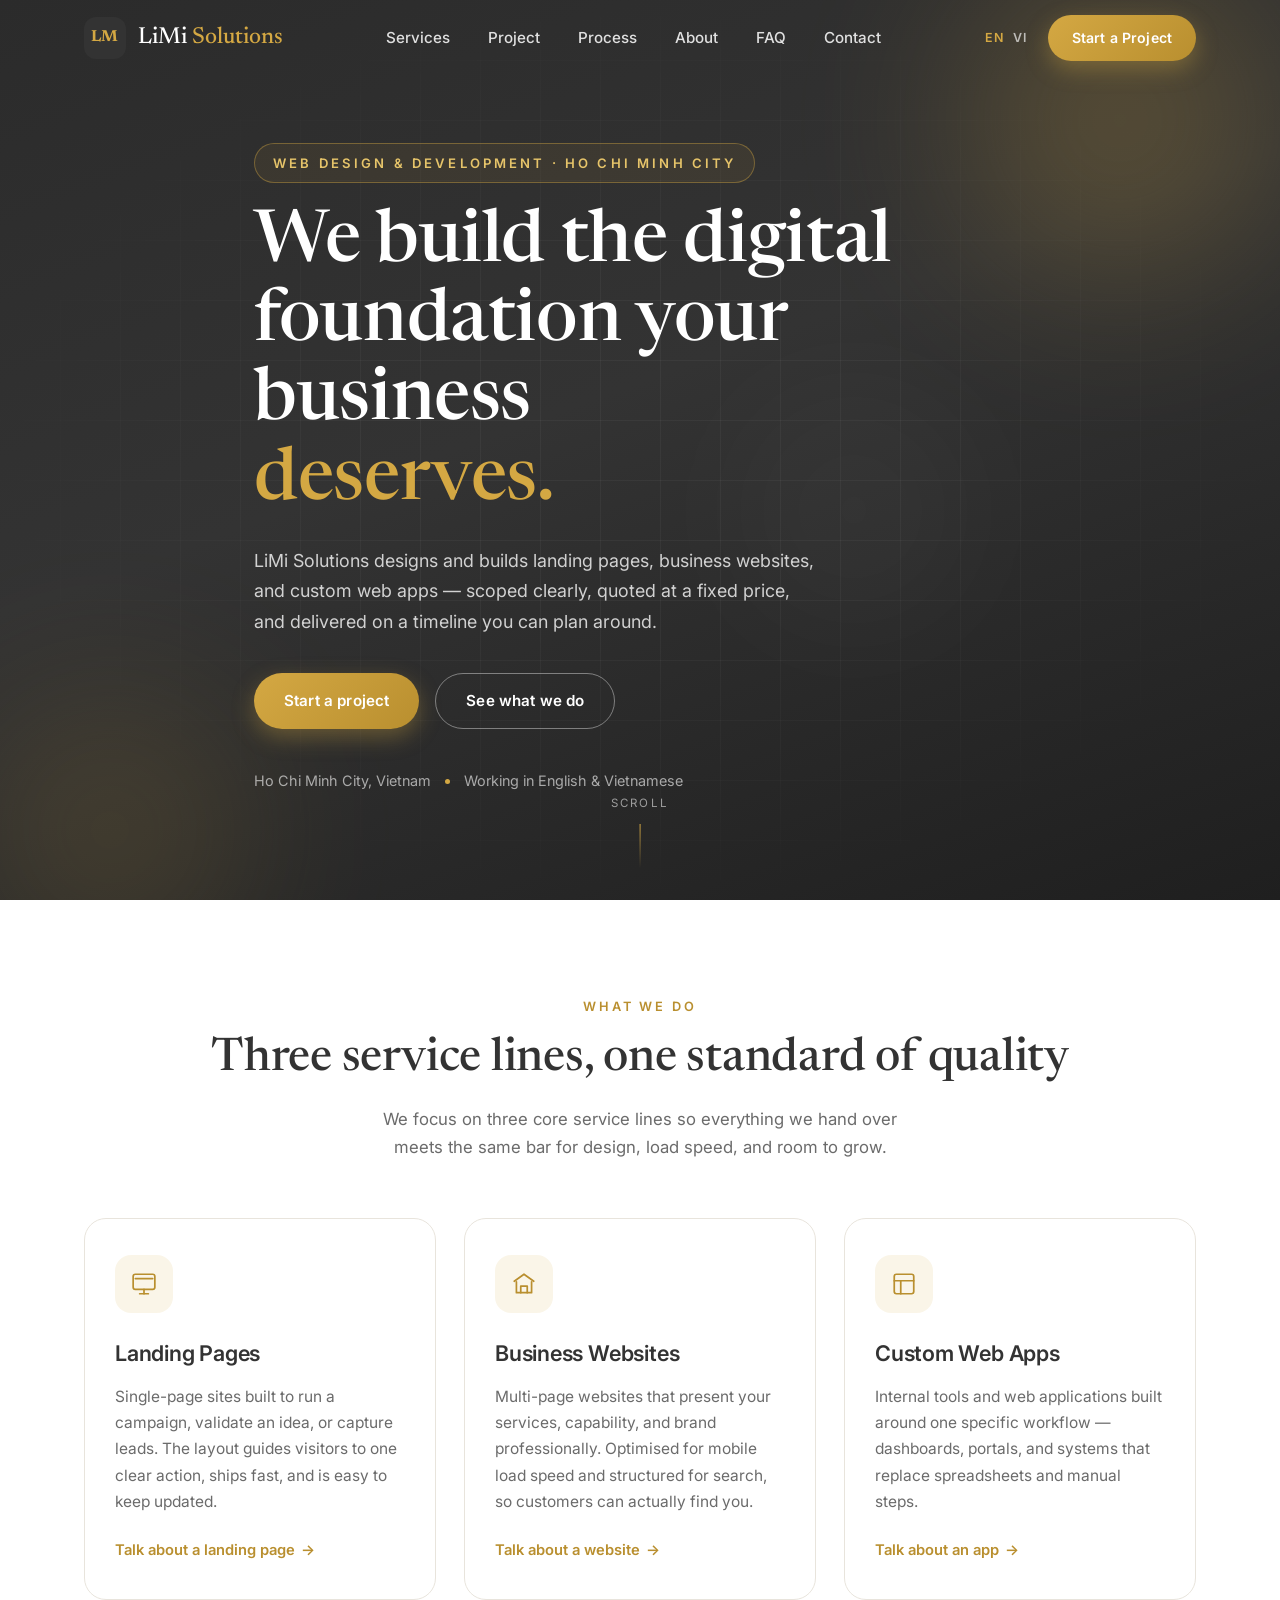
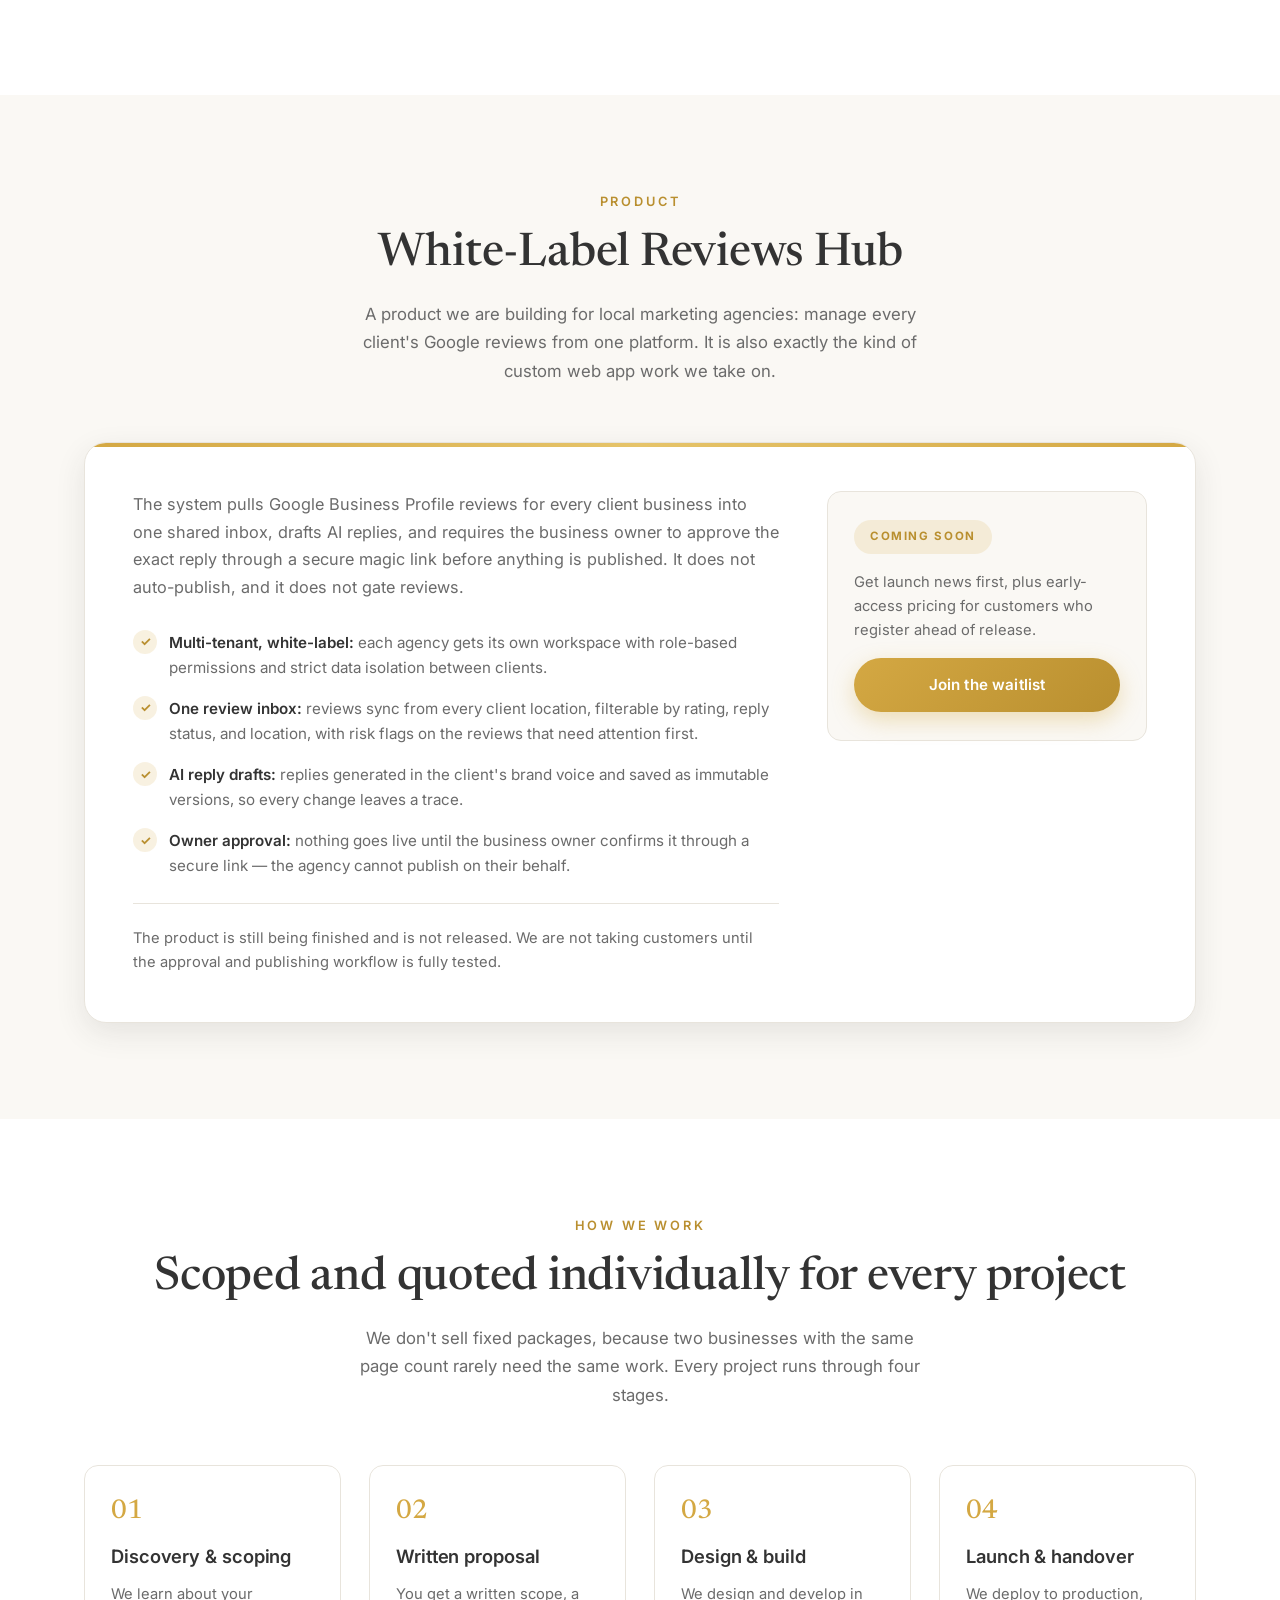
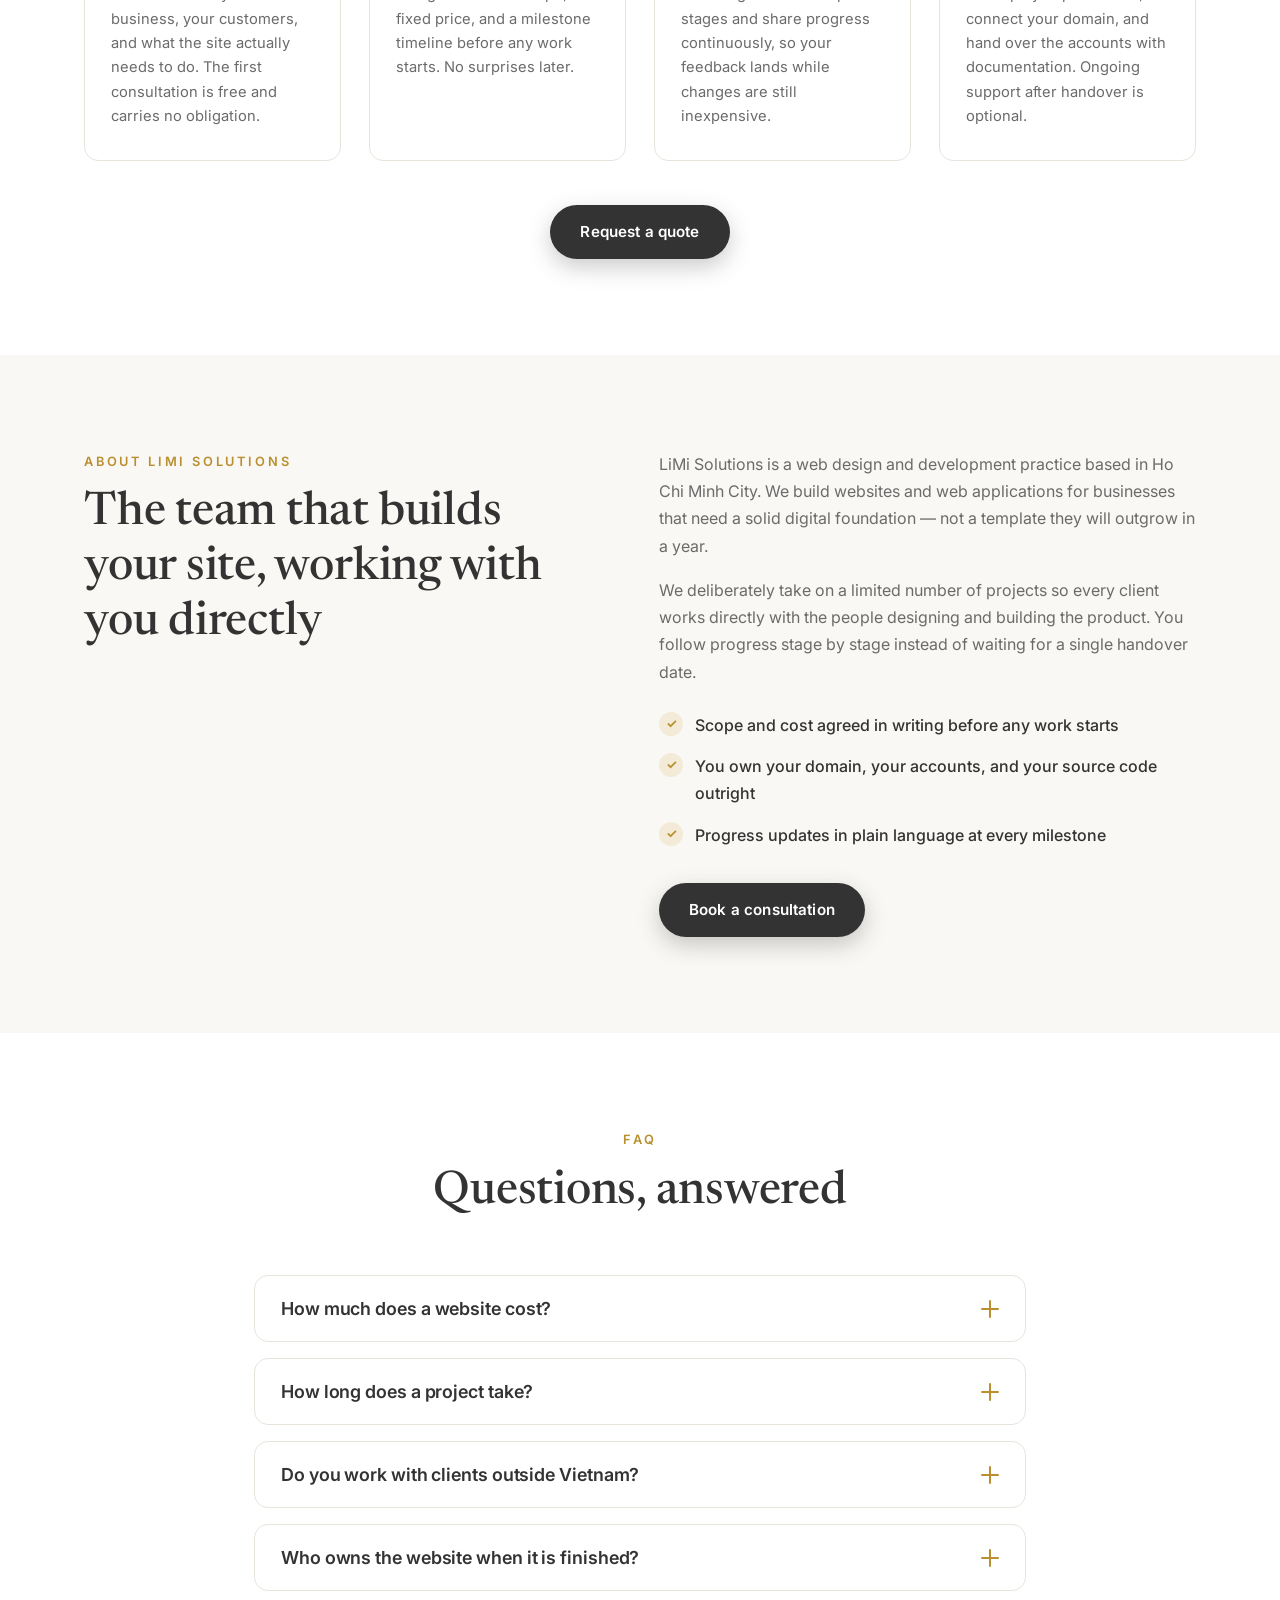
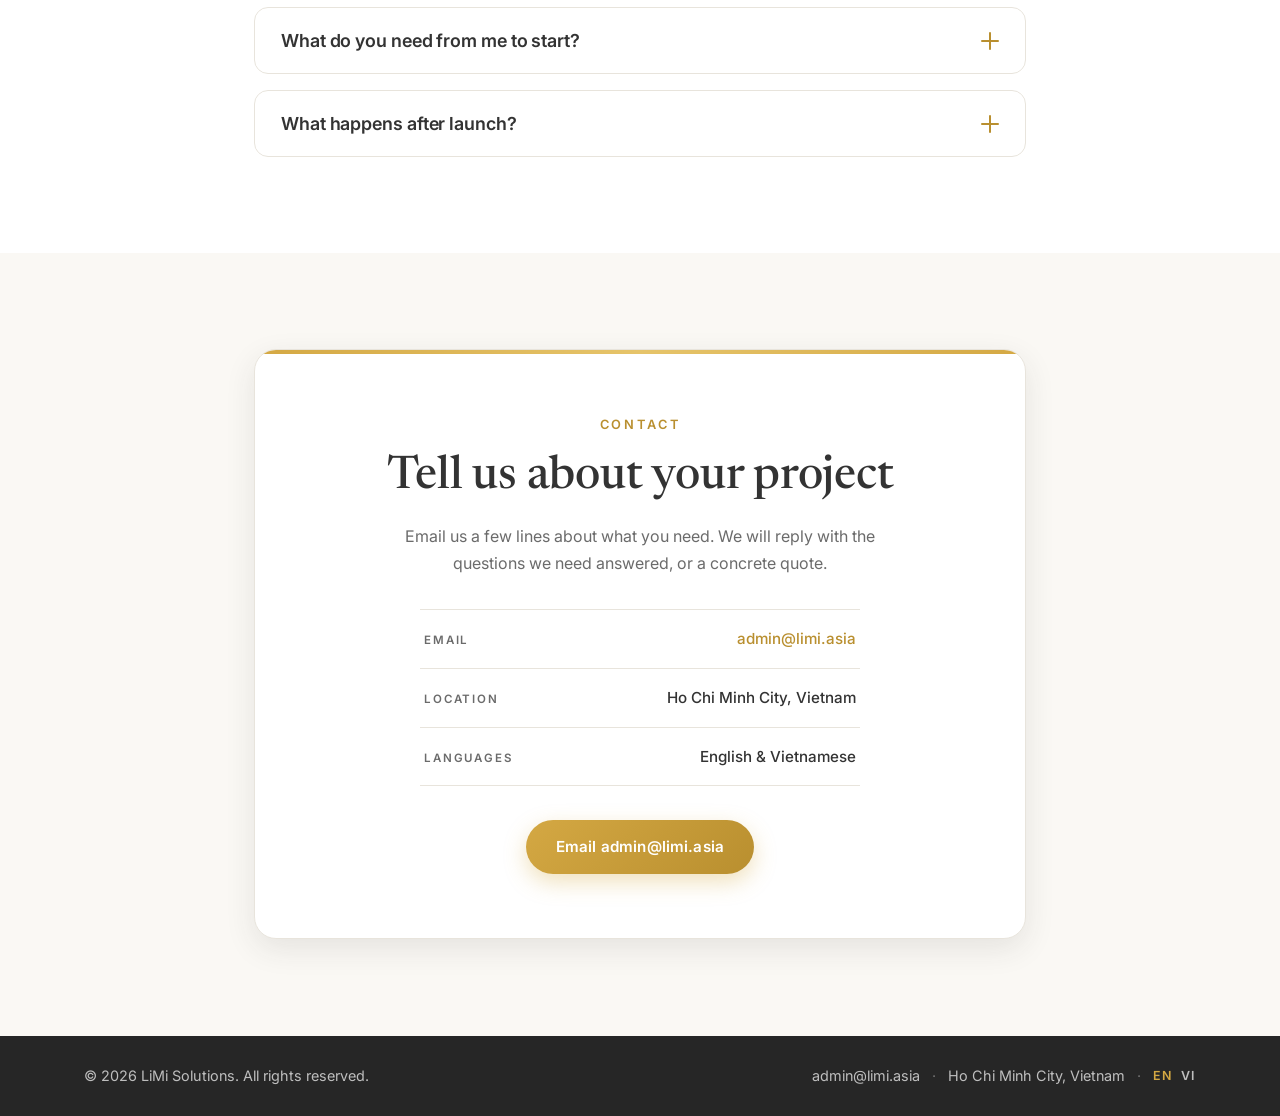
==== commit 72e683b2: "Add Vietnamese version of the website with complete content and structure" ====
--- a/index.html
+++ b/index.html
@@ -3,9 +3,21 @@
 <head>
   <meta charset="UTF-8" />
   <meta name="viewport" content="width=device-width, initial-scale=1.0" />
-  <meta name="description" content="LiMi Solutions — Smart Digital Solutions for Your Business. We build modern websites and custom management systems to streamline operations, improve efficiency, and help businesses grow." />
+  <meta name="description" content="LiMi Solutions designs and builds websites, landing pages, and custom web apps in Ho Chi Minh City. Fixed-price quotes, full code handover, English and Vietnamese." />
   <meta name="theme-color" content="#333333" />
-  <title>LiMi Solutions — Smart Digital Solutions for Your Business</title>
+  <title>LiMi Solutions — Web Design &amp; Development in Ho Chi Minh City</title>
+
+  <link rel="canonical" href="https://limi.asia/" />
+  <link rel="alternate" hreflang="en" href="https://limi.asia/" />
+  <link rel="alternate" hreflang="vi" href="https://limi.asia/vi/" />
+  <link rel="alternate" hreflang="x-default" href="https://limi.asia/" />
+
+  <meta property="og:type" content="website" />
+  <meta property="og:url" content="https://limi.asia/" />
+  <meta property="og:title" content="LiMi Solutions — Web Design &amp; Development in Ho Chi Minh City" />
+  <meta property="og:description" content="Website design and development, landing pages, and custom web apps in Ho Chi Minh City. Fixed-price quotes and full code handover." />
+  <meta property="og:locale" content="en_US" />
+  <meta property="og:locale:alternate" content="vi_VN" />
 
   <!-- Favicon (inline SVG, gold monogram) -->
   <link rel="icon" href="data:image/svg+xml,%3Csvg xmlns='http://www.w3.org/2000/svg' viewBox='0 0 64 64'%3E%3Crect width='64' height='64' rx='14' fill='%23333333'/%3E%3Ctext x='32' y='42' font-family='Georgia,serif' font-size='30' fill='%23d4a843' text-anchor='middle' font-weight='bold'%3ELM%3C/text%3E%3C/svg%3E" />
@@ -13,7 +25,7 @@
   <!-- Fonts -->
   <link rel="preconnect" href="https://fonts.googleapis.com" />
   <link rel="preconnect" href="https://fonts.gstatic.com" crossorigin />
-  <link href="https://fonts.googleapis.com/css2?family=Playfair+Display:wght@500;600;700&family=Inter:wght@300;400;500;600;700&display=swap" rel="stylesheet" />
+  <link href="https://fonts.googleapis.com/css2?family=Newsreader:opsz,wght@6..72,400;6..72,500;6..72,600&family=Inter:wght@300;400;500;600;700&display=swap" rel="stylesheet" />
 
   <link rel="stylesheet" href="styles.css" />
 </head>
@@ -30,37 +42,47 @@
 
       <nav class="desktop-nav" aria-label="Primary">
         <ul class="desktop-nav-list">
-          <li><a href="#home" class="nav-link">Home</a></li>
           <li><a href="#services" class="nav-link">Services</a></li>
+          <li><a href="#project" class="nav-link">Project</a></li>
+          <li><a href="#process" class="nav-link">Process</a></li>
           <li><a href="#about" class="nav-link">About</a></li>
-          <li><a href="#pricing" class="nav-link">Pricing</a></li>
           <li><a href="#faq" class="nav-link">FAQ</a></li>
           <li><a href="#contact" class="nav-link">Contact</a></li>
         </ul>
       </nav>
 
-      <a href="#contact" class="btn btn-gold header-cta">Start a Project</a>
-
-      <button class="hamburger" id="hamburger" aria-label="Open menu" aria-expanded="false" aria-controls="mobileNav">
-        <span class="hamburger-line"></span>
-        <span class="hamburger-line"></span>
-        <span class="hamburger-line"></span>
-      </button>
+      <div class="header-actions">
+        <div class="lang-switch" aria-label="Language">
+          <span class="lang-current" aria-current="true">EN</span>
+          <a href="vi/index.html" hreflang="vi" lang="vi">VI</a>
+        </div>
+
+        <a href="mailto:admin@limi.asia?subject=Project%20enquiry%20-%20LiMi%20Solutions" class="btn btn-gold header-cta">Start a Project</a>
+
+        <button class="hamburger" id="hamburger" aria-label="Open menu" aria-expanded="false" aria-controls="mobileNav" data-label-open="Open menu" data-label-close="Close menu">
+          <span class="hamburger-line"></span>
+          <span class="hamburger-line"></span>
+          <span class="hamburger-line"></span>
+        </button>
+      </div>
     </div>
   </header>
 
   <!-- Full-screen hidden navigation overlay -->
   <nav class="mobile-nav" id="mobileNav" aria-hidden="true">
     <ul class="mobile-nav-list">
-      <li><a href="#home" class="nav-link">Home</a></li>
       <li><a href="#services" class="nav-link">Services</a></li>
+      <li><a href="#project" class="nav-link">Project</a></li>
+      <li><a href="#process" class="nav-link">Process</a></li>
       <li><a href="#about" class="nav-link">About</a></li>
-      <li><a href="#stats" class="nav-link">Impact</a></li>
-      <li><a href="#pricing" class="nav-link">Pricing</a></li>
       <li><a href="#faq" class="nav-link">FAQ</a></li>
       <li><a href="#contact" class="nav-link">Contact</a></li>
     </ul>
-    <a href="#contact" class="btn btn-gold nav-cta">Start a Project</a>
+    <a href="mailto:admin@limi.asia?subject=Project%20enquiry%20-%20LiMi%20Solutions" class="btn btn-gold nav-cta">Start a Project</a>
+    <div class="lang-switch lang-switch--mobile" aria-label="Language">
+      <span class="lang-current" aria-current="true">EN</span>
+      <a href="vi/index.html" hreflang="vi" lang="vi">VI</a>
+    </div>
   </nav>
 
   <main>
@@ -76,21 +98,21 @@
       </div>
 
       <div class="container hero-inner">
-        <p class="hero-eyebrow reveal">Smart Digital Solutions for Your Business</p>
+        <p class="hero-eyebrow reveal">Web Design &amp; Development &middot; Ho Chi Minh City</p>
         <h1 class="hero-title reveal">We build the digital<br />foundation your business<br /><span class="accent">deserves.</span></h1>
         <p class="hero-subtitle reveal">
-          Modern websites and custom management systems that streamline operations,
-          improve efficiency, and help your business grow — engineered with precision,
-          designed with elegance.
+          LiMi Solutions designs and builds landing pages, business websites, and custom
+          web apps &mdash; scoped clearly, quoted at a fixed price, and delivered on a
+          timeline you can plan around.
         </p>
         <div class="hero-actions reveal">
-          <a href="#pricing" class="btn btn-gold">Explore Pricing</a>
-          <a href="#services" class="btn btn-ghost">See What We Do</a>
-        </div>
-        <div class="hero-meta reveal">
-          <span>Trusted by 120+ businesses</span>
+          <a href="mailto:admin@limi.asia?subject=Project%20enquiry%20-%20LiMi%20Solutions" class="btn btn-gold">Start a project</a>
+          <a href="#services" class="btn btn-ghost">See what we do</a>
+        </div>
+        <div class="hero-facts reveal">
+          <span>Ho Chi Minh City, Vietnam</span>
           <span class="dot"></span>
-          <span>4.9/5 average rating</span>
+          <span>Working in English &amp; Vietnamese</span>
         </div>
       </div>
 
@@ -107,10 +129,10 @@
       <div class="container">
         <div class="section-head reveal">
           <p class="section-eyebrow">What We Do</p>
-          <h2 class="section-title">Solutions built to move your business forward</h2>
+          <h2 class="section-title">Three service lines, one standard of quality</h2>
           <p class="section-lead">
-            From first impression to daily operations, we craft digital tools that work
-            as hard as you do.
+            We focus on three core service lines so everything we hand over meets the same
+            bar for design, load speed, and room to grow.
           </p>
         </div>
 
@@ -119,73 +141,158 @@
             <div class="card-icon" aria-hidden="true">
               <svg viewBox="0 0 24 24" fill="none" stroke="currentColor" stroke-width="1.6" stroke-linecap="round" stroke-linejoin="round"><rect x="2" y="3" width="20" height="14" rx="2"/><line x1="8" y1="21" x2="16" y2="21"/><line x1="12" y1="17" x2="12" y2="21"/><path d="M4 7h16"/></svg>
             </div>
-            <h3 class="card-title">Custom Websites</h3>
+            <h3 class="card-title">Landing Pages</h3>
             <p class="card-text">
-              Fast, responsive, conversion-focused websites designed to reflect your brand
-              and turn visitors into customers.
-            </p>
-            <a href="#contact" class="card-link">Learn more <span aria-hidden="true">&rarr;</span></a>
+              Single-page sites built to run a campaign, validate an idea, or capture leads.
+              The layout guides visitors to one clear action, ships fast, and is easy to
+              keep updated.
+            </p>
+            <a href="#contact" class="card-link">Talk about a landing page <span aria-hidden="true">&rarr;</span></a>
           </article>
 
           <article class="card reveal">
             <div class="card-icon" aria-hidden="true">
-              <svg viewBox="0 0 24 24" fill="none" stroke="currentColor" stroke-width="1.6" stroke-linecap="round" stroke-linejoin="round"><ellipse cx="12" cy="5" rx="9" ry="3"/><path d="M3 5v14c0 1.66 4 3 9 3s9-1.34 9-3V5"/><path d="M3 12c0 1.66 4 3 9 3s9-1.34 9-3"/></svg>
-            </div>
-            <h3 class="card-title">Management Systems</h3>
+              <svg viewBox="0 0 24 24" fill="none" stroke="currentColor" stroke-width="1.6" stroke-linecap="round" stroke-linejoin="round"><path d="M3 9.5 12 3l9 6.5"/><path d="M5 10v10h14V10"/><path d="M9 20v-6h6v6"/></svg>
+            </div>
+            <h3 class="card-title">Business Websites</h3>
             <p class="card-text">
-              Custom dashboards, CRMs, and internal tools that automate repetitive work
-              and give you real-time visibility.
-            </p>
-            <a href="#contact" class="card-link">Learn more <span aria-hidden="true">&rarr;</span></a>
+              Multi-page websites that present your services, capability, and brand
+              professionally. Optimised for mobile load speed and structured for search,
+              so customers can actually find you.
+            </p>
+            <a href="#contact" class="card-link">Talk about a website <span aria-hidden="true">&rarr;</span></a>
           </article>
 
           <article class="card reveal">
             <div class="card-icon" aria-hidden="true">
-              <svg viewBox="0 0 24 24" fill="none" stroke="currentColor" stroke-width="1.6" stroke-linecap="round" stroke-linejoin="round"><path d="M13 2 3 14h7l-1 8 10-12h-7l1-8z"/></svg>
-            </div>
-            <h3 class="card-title">Process Automation</h3>
+              <svg viewBox="0 0 24 24" fill="none" stroke="currentColor" stroke-width="1.6" stroke-linecap="round" stroke-linejoin="round"><rect x="3" y="3" width="18" height="18" rx="2"/><path d="M3 9h18"/><path d="M9 21V9"/></svg>
+            </div>
+            <h3 class="card-title">Custom Web Apps</h3>
             <p class="card-text">
-              Connect your tools and eliminate manual steps so your team can focus on
-              high-value work instead of busywork.
-            </p>
-            <a href="#contact" class="card-link">Learn more <span aria-hidden="true">&rarr;</span></a>
+              Internal tools and web applications built around one specific workflow &mdash;
+              dashboards, portals, and systems that replace spreadsheets and manual steps.
+            </p>
+            <a href="#contact" class="card-link">Talk about an app <span aria-hidden="true">&rarr;</span></a>
           </article>
-
-          <article class="card reveal">
-            <div class="card-icon" aria-hidden="true">
-              <svg viewBox="0 0 24 24" fill="none" stroke="currentColor" stroke-width="1.6" stroke-linecap="round" stroke-linejoin="round"><path d="M12 20V10"/><path d="M18 20V4"/><path d="M6 20v-4"/></svg>
-            </div>
-            <h3 class="card-title">Analytics &amp; Insights</h3>
-            <p class="card-text">
-              Clear reporting and dashboards that turn raw data into decisions you can
-              act on with confidence.
-            </p>
-            <a href="#contact" class="card-link">Learn more <span aria-hidden="true">&rarr;</span></a>
-          </article>
-
-          <article class="card reveal">
-            <div class="card-icon" aria-hidden="true">
-              <svg viewBox="0 0 24 24" fill="none" stroke="currentColor" stroke-width="1.6" stroke-linecap="round" stroke-linejoin="round"><rect x="2" y="4" width="20" height="14" rx="2"/><path d="m8 21 4-4 4 4"/></svg>
-            </div>
-            <h3 class="card-title">E-Commerce</h3>
-            <p class="card-text">
-              Seamless online stores with secure checkout, inventory sync, and a buying
-              experience your customers will love.
-            </p>
-            <a href="#contact" class="card-link">Learn more <span aria-hidden="true">&rarr;</span></a>
-          </article>
-
-          <article class="card reveal">
-            <div class="card-icon" aria-hidden="true">
-              <svg viewBox="0 0 24 24" fill="none" stroke="currentColor" stroke-width="1.6" stroke-linecap="round" stroke-linejoin="round"><path d="M12 2a10 10 0 1 0 10 10"/><path d="M12 6v6l4 2"/></svg>
-            </div>
-            <h3 class="card-title">Support &amp; Maintenance</h3>
-            <p class="card-text">
-              Ongoing updates, monitoring, and improvements that keep your systems fast,
-              secure, and always evolving.
-            </p>
-            <a href="#contact" class="card-link">Learn more <span aria-hidden="true">&rarr;</span></a>
-          </article>
+        </div>
+      </div>
+    </section>
+
+    <!-- ============================================================
+         PRODUCT (upcoming)
+    ============================================================ -->
+    <section class="section section-alt" id="project">
+      <div class="container">
+        <div class="section-head reveal">
+          <p class="section-eyebrow">Product</p>
+          <h2 class="section-title">White-Label Reviews Hub</h2>
+          <p class="section-lead">
+            A product we are building for local marketing agencies: manage every client's
+            Google reviews from one platform. It is also exactly the kind of custom web app
+            work we take on.
+          </p>
+        </div>
+
+        <div class="project-card reveal">
+          <div class="project-body">
+            <p class="project-text">
+              The system pulls Google Business Profile reviews for every client business into
+              one shared inbox, drafts AI replies, and requires the business owner to approve
+              the exact reply through a secure magic link before anything is published. It
+              does not auto-publish, and it does not gate reviews.
+            </p>
+
+            <ul class="project-list">
+              <li>
+                <span class="check" aria-hidden="true">&#10003;</span>
+                <span><strong>Multi-tenant, white-label:</strong> each agency gets its own workspace with role-based permissions and strict data isolation between clients.</span>
+              </li>
+              <li>
+                <span class="check" aria-hidden="true">&#10003;</span>
+                <span><strong>One review inbox:</strong> reviews sync from every client location, filterable by rating, reply status, and location, with risk flags on the reviews that need attention first.</span>
+              </li>
+              <li>
+                <span class="check" aria-hidden="true">&#10003;</span>
+                <span><strong>AI reply drafts:</strong> replies generated in the client's brand voice and saved as immutable versions, so every change leaves a trace.</span>
+              </li>
+              <li>
+                <span class="check" aria-hidden="true">&#10003;</span>
+                <span><strong>Owner approval:</strong> nothing goes live until the business owner confirms it through a secure link &mdash; the agency cannot publish on their behalf.</span>
+              </li>
+            </ul>
+
+            <p class="project-note">
+              The product is still being finished and is not released. We are not taking
+              customers until the approval and publishing workflow is fully tested.
+            </p>
+          </div>
+
+          <aside class="project-aside">
+            <span class="status-badge">Coming soon</span>
+            <p class="project-aside-text">
+              Get launch news first, plus early-access pricing for customers who register
+              ahead of release.
+            </p>
+            <a href="mailto:admin@limi.asia?subject=White-Label%20Reviews%20Hub%20-%20waitlist" class="btn btn-gold btn-block">Join the waitlist</a>
+          </aside>
+        </div>
+      </div>
+    </section>
+
+    <!-- ============================================================
+         PROCESS
+    ============================================================ -->
+    <section class="section" id="process">
+      <div class="container">
+        <div class="section-head reveal">
+          <p class="section-eyebrow">How We Work</p>
+          <h2 class="section-title">Scoped and quoted individually for every project</h2>
+          <p class="section-lead">
+            We don't sell fixed packages, because two businesses with the same page count
+            rarely need the same work. Every project runs through four stages.
+          </p>
+        </div>
+
+        <ol class="process-grid">
+          <li class="process-step reveal">
+            <span class="process-num">01</span>
+            <h3 class="process-title">Discovery &amp; scoping</h3>
+            <p class="process-text">
+              We learn about your business, your customers, and what the site actually needs
+              to do. The first consultation is free and carries no obligation.
+            </p>
+          </li>
+
+          <li class="process-step reveal">
+            <span class="process-num">02</span>
+            <h3 class="process-title">Written proposal</h3>
+            <p class="process-text">
+              You get a written scope, a fixed price, and a milestone timeline before any
+              work starts. No surprises later.
+            </p>
+          </li>
+
+          <li class="process-step reveal">
+            <span class="process-num">03</span>
+            <h3 class="process-title">Design &amp; build</h3>
+            <p class="process-text">
+              We design and develop in stages and share progress continuously, so your
+              feedback lands while changes are still inexpensive.
+            </p>
+          </li>
+
+          <li class="process-step reveal">
+            <span class="process-num">04</span>
+            <h3 class="process-title">Launch &amp; handover</h3>
+            <p class="process-text">
+              We deploy to production, connect your domain, and hand over the accounts with
+              documentation. Ongoing support after handover is optional.
+            </p>
+          </li>
+        </ol>
+
+        <div class="process-cta reveal">
+          <a href="mailto:admin@limi.asia?subject=Project%20enquiry%20-%20LiMi%20Solutions" class="btn btn-dark">Request a quote</a>
         </div>
       </div>
     </section>
@@ -194,137 +301,40 @@
          ABOUT
     ============================================================ -->
     <section class="section section-alt" id="about">
-      <div class="container about-grid">
-        <div class="about-media reveal">
-          <img src="https://picsum.photos/seed/limi-office/800/600" alt="The LiMi Solutions team collaborating in a modern office" loading="lazy" width="800" height="600" />
-          <div class="about-badge">
-            <span class="about-badge-num">8+</span>
-            <span class="about-badge-label">Years of<br />experience</span>
-          </div>
+      <div class="container about-layout">
+        <div class="about-intro">
+          <p class="section-eyebrow reveal">About LiMi Solutions</p>
+          <h2 class="section-title reveal">The team that builds your site, working with you directly</h2>
         </div>
 
         <div class="about-content">
-          <p class="section-eyebrow reveal">About LiMi Solutions</p>
-          <h2 class="section-title reveal">Technology that works quietly, so your business works loudly</h2>
           <p class="reveal">
-            LiMi Solutions partners with growing businesses to design and build the digital
-            systems behind their success. We believe great technology should feel effortless —
-            elegant on the surface, powerful underneath.
+            LiMi Solutions is a web design and development practice based in Ho Chi Minh City.
+            We build websites and web applications for businesses that need a solid digital
+            foundation &mdash; not a template they will outgrow in a year.
           </p>
           <p class="reveal">
-            Whether you need a website that wins customers or a management system that removes
-            friction from your operations, we bring the same obsession with quality, clarity,
-            and measurable results.
+            We deliberately take on a limited number of projects so every client works
+            directly with the people designing and building the product. You follow progress
+            stage by stage instead of waiting for a single handover date.
           </p>
 
           <ul class="about-list">
             <li class="reveal">
               <span class="check" aria-hidden="true">&#10003;</span>
-              <span>Tailored solutions — no one-size-fits-all templates</span>
+              <span>Scope and cost agreed in writing before any work starts</span>
             </li>
             <li class="reveal">
               <span class="check" aria-hidden="true">&#10003;</span>
-              <span>Transparent process with clear milestones</span>
+              <span>You own your domain, your accounts, and your source code outright</span>
             </li>
             <li class="reveal">
               <span class="check" aria-hidden="true">&#10003;</span>
-              <span>Built to scale as your business grows</span>
+              <span>Progress updates in plain language at every milestone</span>
             </li>
           </ul>
 
-          <a href="#contact" class="btn btn-dark reveal">Work With Us</a>
-        </div>
-      </div>
-    </section>
-
-    <!-- ============================================================
-         STATS (animated counters)
-    ============================================================ -->
-    <section class="section stats-section" id="stats">
-      <div class="container">
-        <div class="section-head reveal">
-          <p class="section-eyebrow">Our Impact</p>
-          <h2 class="section-title">Results that speak for themselves</h2>
-        </div>
-
-        <div class="stats-grid">
-          <div class="stat reveal">
-            <span class="stat-value" data-count="120" data-suffix="+">0</span>
-            <span class="stat-label">Projects Delivered</span>
-          </div>
-          <div class="stat reveal">
-            <span class="stat-value" data-count="98" data-suffix="%">0</span>
-            <span class="stat-label">Client Satisfaction</span>
-          </div>
-          <div class="stat reveal">
-            <span class="stat-value" data-count="45" data-suffix="%">0</span>
-            <span class="stat-label">Avg. Efficiency Gain</span>
-          </div>
-          <div class="stat reveal">
-            <span class="stat-value" data-count="24" data-suffix="/7">0</span>
-            <span class="stat-label">Support Coverage</span>
-          </div>
-        </div>
-      </div>
-    </section>
-
-    <!-- ============================================================
-         PRICING
-    ============================================================ -->
-    <section class="section" id="pricing">
-      <div class="container">
-        <div class="section-head reveal">
-          <p class="section-eyebrow">Pricing</p>
-          <h2 class="section-title">Simple plans, transparent value</h2>
-          <p class="section-lead">
-            Choose the level of partnership that fits where you are today — upgrade anytime
-            as you grow.
-          </p>
-        </div>
-
-        <div class="pricing-grid">
-          <article class="price-card reveal">
-            <h3 class="price-name">Launch</h3>
-            <p class="price-desc">For new businesses getting online with a polished presence.</p>
-            <div class="price-amount"><span class="price-currency">$</span><span class="price-value">1,900</span><span class="price-period">/ project</span></div>
-            <ul class="price-features">
-              <li>Up to 5 custom pages</li>
-              <li>Mobile-first responsive design</li>
-              <li>Basic on-page SEO</li>
-              <li>Contact &amp; lead forms</li>
-              <li>2 rounds of revisions</li>
-            </ul>
-            <a href="#contact" class="btn btn-outline btn-block">Get Started</a>
-          </article>
-
-          <article class="price-card price-card--featured reveal">
-            <span class="price-flag">Most Popular</span>
-            <h3 class="price-name">Growth</h3>
-            <p class="price-desc">For established businesses ready to scale with smart systems.</p>
-            <div class="price-amount"><span class="price-currency">$</span><span class="price-value">4,900</span><span class="price-period">/ project</span></div>
-            <ul class="price-features">
-              <li>Up to 12 custom pages</li>
-              <li>Custom management dashboard</li>
-              <li>Advanced SEO &amp; analytics</li>
-              <li>Process automation setup</li>
-              <li>Priority support (3 months)</li>
-            </ul>
-            <a href="#contact" class="btn btn-gold btn-block">Get Started</a>
-          </article>
-
-          <article class="price-card reveal">
-            <h3 class="price-name">Enterprise</h3>
-            <p class="price-desc">For organizations needing fully tailored, integrated solutions.</p>
-            <div class="price-amount"><span class="price-currency">$</span><span class="price-value">Custom</span></div>
-            <ul class="price-features">
-              <li>Unlimited pages &amp; features</li>
-              <li>Full system integration</li>
-              <li>Dedicated project team</li>
-              <li>Custom reporting suite</li>
-              <li>Ongoing SLA &amp; support</li>
-            </ul>
-            <a href="#contact" class="btn btn-outline btn-block">Contact Sales</a>
-          </article>
+          <a href="mailto:admin@limi.asia?subject=Project%20enquiry%20-%20LiMi%20Solutions" class="btn btn-dark reveal">Book a consultation</a>
         </div>
       </div>
     </section>
@@ -332,7 +342,7 @@
     <!-- ============================================================
          FAQ
     ============================================================ -->
-    <section class="section section-alt" id="faq">
+    <section class="section" id="faq">
       <div class="container container-narrow">
         <div class="section-head reveal">
           <p class="section-eyebrow">FAQ</p>
@@ -342,96 +352,119 @@
         <div class="faq-list">
           <div class="faq-item reveal">
             <button class="faq-question" aria-expanded="false" aria-controls="faq1">
-              <span>How long does a typical project take?</span>
+              <span>How much does a website cost?</span>
               <span class="faq-icon" aria-hidden="true"></span>
             </button>
             <div class="faq-answer" id="faq1">
               <p>
-                Most website projects are delivered in 2–4 weeks, while custom management
-                systems typically take 6–10 weeks depending on scope. We'll give you a clear
-                timeline and milestone plan before we begin.
+                It depends on scope. A simple landing page is a very different project from a
+                multi-page website with a booking flow, or from a custom web app built from
+                scratch. Tell us what you need and we will send a written quote with a fixed
+                price &mdash; free, and with no obligation.
               </p>
             </div>
           </div>
 
           <div class="faq-item reveal">
             <button class="faq-question" aria-expanded="false" aria-controls="faq2">
-              <span>Do you provide ongoing support after launch?</span>
+              <span>How long does a project take?</span>
               <span class="faq-icon" aria-hidden="true"></span>
             </button>
             <div class="faq-answer" id="faq2">
               <p>
-                Yes. Every project includes a support window, and we offer flexible
-                maintenance plans for updates, monitoring, and continuous improvements so
-                your systems never fall behind.
+                You get a milestone timeline together with your quote, based on the actual
+                scope of the work. We commit to a realistic date and hold to it, rather than
+                promising a fast one we cannot keep.
               </p>
             </div>
           </div>
 
           <div class="faq-item reveal">
             <button class="faq-question" aria-expanded="false" aria-controls="faq3">
-              <span>Can you work with our existing tools and systems?</span>
+              <span>Do you work with clients outside Vietnam?</span>
               <span class="faq-icon" aria-hidden="true"></span>
             </button>
             <div class="faq-answer" id="faq3">
               <p>
-                Absolutely. We integrate with the tools you already use — CRMs, payment
-                gateways, accounting software, and more — so your new solution fits into
-                your workflow rather than disrupting it.
+                Yes. We work remotely with clients anywhere, and we are comfortable running
+                projects in English or Vietnamese.
               </p>
             </div>
           </div>
 
           <div class="faq-item reveal">
             <button class="faq-question" aria-expanded="false" aria-controls="faq4">
-              <span>What does the process look like?</span>
+              <span>Who owns the website when it is finished?</span>
               <span class="faq-icon" aria-hidden="true"></span>
             </button>
             <div class="faq-answer" id="faq4">
               <p>
-                We start with a discovery call to understand your goals, then move through
-                design, development, and testing with regular check-ins. You'll always know
-                exactly where your project stands.
+                You do &mdash; your domain, your hosting accounts, your source code and your
+                content. We set everything up in your name and hand over full access at launch.
               </p>
             </div>
           </div>
 
           <div class="faq-item reveal">
             <button class="faq-question" aria-expanded="false" aria-controls="faq5">
-              <span>Do you offer custom pricing for larger projects?</span>
+              <span>What do you need from me to start?</span>
               <span class="faq-icon" aria-hidden="true"></span>
             </button>
             <div class="faq-answer" id="faq5">
               <p>
-                Yes. For complex or multi-phase projects we provide tailored quotes based
-                on your specific requirements. Reach out and we'll scope it together at no
-                cost.
-              </p>
-            </div>
-          </div>
-        </div>
-      </div>
-    </section>
-
-    <!-- ============================================================
-         NEWSLETTER / CONTACT
-    ============================================================ -->
-    <section class="section" id="contact">
+                Your logo and brand assets if you have them, the content you want on the site
+                (or we can help structure it), a decision-maker who can review progress, and
+                your existing domain if you already have one.
+              </p>
+            </div>
+          </div>
+
+          <div class="faq-item reveal">
+            <button class="faq-question" aria-expanded="false" aria-controls="faq6">
+              <span>What happens after launch?</span>
+              <span class="faq-icon" aria-hidden="true"></span>
+            </button>
+            <div class="faq-answer" id="faq6">
+              <p>
+                We can hand over completely so you are fully self-sufficient, or stay on for
+                ongoing updates and maintenance. It is your call, and there is no lock-in
+                either way.
+              </p>
+            </div>
+          </div>
+        </div>
+      </div>
+    </section>
+
+    <!-- ============================================================
+         CONTACT
+    ============================================================ -->
+    <section class="section section-alt" id="contact">
       <div class="container container-narrow">
-        <div class="newsletter reveal">
-          <p class="section-eyebrow">Stay in the Loop</p>
-          <h2 class="section-title">Get insights that help your business grow</h2>
-          <p class="newsletter-lead">
-            Join our newsletter for practical tips on websites, automation, and digital
-            strategy — no spam, ever.
-          </p>
-
-          <form class="newsletter-form" id="newsletterForm" novalidate>
-            <label class="sr-only" for="newsletterEmail">Email address</label>
-            <input type="email" id="newsletterEmail" name="email" placeholder="Enter your email address" autocomplete="email" required />
-            <button type="submit" class="btn btn-gold">Subscribe</button>
-          </form>
-          <p class="newsletter-message" id="newsletterMessage" role="status" aria-live="polite"></p>
+        <div class="contact-card reveal">
+          <p class="section-eyebrow">Contact</p>
+          <h2 class="section-title">Tell us about your project</h2>
+          <p class="contact-lead">
+            Email us a few lines about what you need. We will reply with the questions we
+            need answered, or a concrete quote.
+          </p>
+
+          <ul class="contact-list">
+            <li>
+              <span class="contact-label">Email</span>
+              <a class="contact-value" href="mailto:admin@limi.asia?subject=Project%20enquiry%20-%20LiMi%20Solutions">admin@limi.asia</a>
+            </li>
+            <li>
+              <span class="contact-label">Location</span>
+              <span class="contact-value">Ho Chi Minh City, Vietnam</span>
+            </li>
+            <li>
+              <span class="contact-label">Languages</span>
+              <span class="contact-value">English &amp; Vietnamese</span>
+            </li>
+          </ul>
+
+          <a href="mailto:admin@limi.asia?subject=Project%20enquiry%20-%20LiMi%20Solutions" class="btn btn-gold">Email admin@limi.asia</a>
         </div>
       </div>
     </section>
@@ -443,19 +476,15 @@
   <footer class="site-footer">
     <div class="container footer-inner">
       <p class="footer-copy">&copy; <span id="year"></span> LiMi Solutions. All rights reserved.</p>
-      <div class="footer-social">
-        <a href="#" class="social-link" aria-label="Twitter / X">
-          <svg viewBox="0 0 24 24" fill="currentColor"><path d="M18.9 2H22l-6.8 7.8L23.2 22h-6.3l-4.9-6.4L6.4 22H3.3l7.3-8.3L1.6 2h6.4l4.4 5.9L18.9 2zm-1.1 18h1.7L7.1 3.9H5.3L17.8 20z"/></svg>
-        </a>
-        <a href="#" class="social-link" aria-label="LinkedIn">
-          <svg viewBox="0 0 24 24" fill="currentColor"><path d="M4.98 3.5C4.98 4.88 3.87 6 2.5 6S0 4.88 0 3.5 1.12 1 2.5 1s2.48 1.12 2.48 2.5zM.5 8h4V24h-4V8zm7.5 0h3.8v2.2h.05c.53-1 1.83-2.2 3.77-2.2 4.03 0 4.78 2.65 4.78 6.1V24h-4v-8.5c0-2.03-.04-4.64-2.83-4.64-2.83 0-3.27 2.2-3.27 4.5V24H8V8z"/></svg>
-        </a>
-        <a href="#" class="social-link" aria-label="GitHub">
-          <svg viewBox="0 0 24 24" fill="currentColor"><path d="M12 .5C5.65.5.5 5.65.5 12c0 5.08 3.29 9.39 7.86 10.91.58.11.79-.25.79-.56v-2.17c-3.2.7-3.87-1.36-3.87-1.36-.52-1.33-1.28-1.68-1.28-1.68-1.04-.71.08-.7.08-.7 1.15.08 1.76 1.18 1.76 1.18 1.02 1.75 2.68 1.25 3.34.95.1-.74.4-1.25.72-1.54-2.55-.29-5.23-1.28-5.23-5.68 0-1.25.45-2.28 1.18-3.08-.12-.29-.51-1.46.11-3.05 0 0 .96-.31 3.15 1.18a10.9 10.9 0 0 1 5.74 0c2.19-1.49 3.15-1.18 3.15-1.18.62 1.59.23 2.76.11 3.05.73.8 1.18 1.83 1.18 3.08 0 4.41-2.69 5.38-5.25 5.67.41.35.77 1.05.77 2.12v3.14c0 .31.21.68.8.56A11.52 11.52 0 0 0 23.5 12C23.5 5.65 18.35.5 12 .5z"/></svg>
-        </a>
-        <a href="#" class="social-link" aria-label="Instagram">
-          <svg viewBox="0 0 24 24" fill="currentColor"><path d="M12 2.16c3.2 0 3.58.01 4.85.07 1.17.05 1.8.25 2.23.41.56.22.96.48 1.38.9.42.42.68.82.9 1.38.16.42.36 1.06.41 2.23.06 1.27.07 1.65.07 4.85s-.01 3.58-.07 4.85c-.05 1.17-.25 1.8-.41 2.23-.22.56-.48.96-.9 1.38-.42.42-.82.68-1.38.9-.42.16-1.06.36-2.23.41-1.27.06-1.65.07-4.85.07s-3.58-.01-4.85-.07c-1.17-.05-1.8-.25-2.23-.41a3.7 3.7 0 0 1-1.38-.9 3.7 3.7 0 0 1-.9-1.38c-.16-.42-.36-1.06-.41-2.23-.06-1.27-.07-1.65-.07-4.85s.01-3.58.07-4.85c.05-1.17.25-1.8.41-2.23.22-.56.48-.96.9-1.38.42-.42.82-.68 1.38-.9.42-.16 1.06-.36 2.23-.41 1.27-.06 1.65-.07 4.85-.07zM12 0C8.74 0 8.33.01 7.05.07 5.78.13 4.9.33 4.14.63c-.79.3-1.46.72-2.13 1.38A5.9 5.9 0 0 0 .63 4.14C.33 4.9.13 5.78.07 7.05.01 8.33 0 8.74 0 12s.01 3.67.07 4.95c.06 1.27.26 2.15.56 2.91.3.79.72 1.46 1.38 2.13a5.9 5.9 0 0 0 2.13 1.38c.76.3 1.64.5 2.91.56C8.33 23.99 8.74 24 12 24s3.67-.01 4.95-.07c1.27-.06 2.15-.26 2.91-.56a5.9 5.9 0 0 0 2.13-1.38 5.9 5.9 0 0 0 1.38-2.13c.3-.76.5-1.64.56-2.91.06-1.28.07-1.69.07-4.95s-.01-3.67-.07-4.95c-.06-1.27-.26-2.15-.56-2.91a5.9 5.9 0 0 0-1.38-2.13A5.9 5.9 0 0 0 19.86.63c-.76-.3-1.64-.5-2.91-.56C15.67.01 15.26 0 12 0zm0 5.84A6.16 6.16 0 1 0 12 18.16 6.16 6.16 0 0 0 12 5.84zm0 10.15a4 4 0 1 1 0-7.99 4 4 0 0 1 0 7.99zM19.85 5.6a1.44 1.44 0 1 1-2.88 0 1.44 1.44 0 0 1 2.88 0z"/></svg>
-        </a>
+      <div class="footer-meta">
+        <a href="mailto:admin@limi.asia">admin@limi.asia</a>
+        <span class="footer-sep" aria-hidden="true">&middot;</span>
+        <span>Ho Chi Minh City, Vietnam</span>
+        <span class="footer-sep" aria-hidden="true">&middot;</span>
+        <div class="lang-switch" aria-label="Language">
+          <span class="lang-current" aria-current="true">EN</span>
+          <a href="vi/index.html" hreflang="vi" lang="vi">VI</a>
+        </div>
       </div>
     </div>
   </footer>
--- a/styles.css
+++ b/styles.css
@@ -17,7 +17,7 @@
   --muted: #6b6b6b;
   --line: #e8e4dc;
 
-  --font-display: "Playfair Display", Georgia, serif;
+  --font-display: "Newsreader", Georgia, "Times New Roman", serif;
   --font-body: "Inter", -apple-system, BlinkMacSystemFont, "Segoe UI", sans-serif;
 
   --radius-sm: 8px;
@@ -101,18 +101,6 @@
   background: var(--off-white);
 }
 
-.sr-only {
-  position: absolute;
-  width: 1px;
-  height: 1px;
-  padding: 0;
-  margin: -1px;
-  overflow: hidden;
-  clip: rect(0, 0, 0, 0);
-  white-space: nowrap;
-  border: 0;
-}
-
 /* ---------- Typography ---------- */
 .section-eyebrow {
   font-size: 0.8rem;
@@ -125,11 +113,11 @@
 
 .section-title {
   font-family: var(--font-display);
-  font-size: clamp(1.9rem, 4vw, 2.7rem);
-  font-weight: 600;
-  line-height: 1.2;
+  font-size: clamp(2rem, 4.2vw, 2.9rem);
+  font-weight: 500;
+  line-height: 1.18;
   color: var(--charcoal);
-  letter-spacing: -0.01em;
+  letter-spacing: -0.005em;
 }
 
 .section-lead {
@@ -205,18 +193,6 @@
 .btn-ghost:hover {
   background: rgba(255, 255, 255, 0.1);
   border-color: rgba(255, 255, 255, 0.7);
-  transform: translateY(-2px);
-}
-
-.btn-outline {
-  background: transparent;
-  color: var(--charcoal);
-  border: 1.5px solid var(--charcoal);
-}
-
-.btn-outline:hover {
-  background: var(--charcoal);
-  color: var(--white);
   transform: translateY(-2px);
 }
 
@@ -243,6 +219,16 @@
   backdrop-filter: blur(12px);
   -webkit-backdrop-filter: blur(12px);
   box-shadow: var(--shadow-sm);
+}
+
+/* While the full-screen mobile menu is open, lift the header above the
+   overlay so the close (X) button stays visible and tappable. */
+.site-header.menu-open {
+  z-index: 1002;
+}
+
+.site-header.menu-open .brand-name {
+  color: var(--charcoal);
 }
 
 .header-inner {
@@ -280,8 +266,8 @@
 
 .brand-name {
   font-family: var(--font-display);
-  font-size: 1.35rem;
-  font-weight: 600;
+  font-size: 1.45rem;
+  font-weight: 500;
   color: var(--white);
   transition: color var(--transition);
 }
@@ -348,10 +334,63 @@
   color: var(--gold-dark);
 }
 
+/* Header actions (language switch + CTA + hamburger) */
+.header-actions {
+  display: flex;
+  align-items: center;
+  gap: 20px;
+}
+
 /* Header CTA button */
 .header-cta {
   padding: 11px 24px;
   font-size: 0.88rem;
+}
+
+/* Language switcher */
+.lang-switch {
+  display: flex;
+  align-items: center;
+  gap: 8px;
+  font-size: 0.78rem;
+  font-weight: 600;
+  letter-spacing: 0.12em;
+  text-transform: uppercase;
+}
+
+.lang-switch a,
+.lang-switch .lang-current {
+  color: rgba(255, 255, 255, 0.65);
+  transition: color var(--transition);
+}
+
+.lang-switch .lang-current {
+  color: var(--gold);
+}
+
+.lang-switch a:hover {
+  color: var(--gold);
+}
+
+.site-header.scrolled .lang-switch a,
+.site-header.scrolled .lang-switch .lang-current {
+  color: var(--muted);
+}
+
+.site-header.scrolled .lang-switch .lang-current,
+.site-header.scrolled .lang-switch a:hover {
+  color: var(--gold-dark);
+}
+
+/* Language switcher inside the light mobile overlay */
+.lang-switch--mobile a,
+.lang-switch--mobile .lang-current {
+  color: var(--muted);
+}
+
+.lang-switch--mobile .lang-current,
+.lang-switch--mobile a:hover {
+  color: var(--gold-dark);
 }
 
 /* Hamburger (hidden on desktop, shown on mobile) */
@@ -442,8 +481,8 @@
   display: inline-block;
   padding: 10px 20px;
   font-family: var(--font-display);
-  font-size: 1.9rem;
-  font-weight: 600;
+  font-size: 2.1rem;
+  font-weight: 500;
   color: var(--charcoal);
   position: relative;
   transition: color var(--transition);
@@ -573,10 +612,10 @@
 
 .hero-title {
   font-family: var(--font-display);
-  font-size: clamp(2.4rem, 6vw, 4.2rem);
-  font-weight: 600;
-  line-height: 1.12;
-  letter-spacing: -0.01em;
+  font-size: clamp(2.6rem, 6.4vw, 4.5rem);
+  font-weight: 500;
+  line-height: 1.1;
+  letter-spacing: -0.005em;
   margin-bottom: 24px;
 }
 
@@ -594,15 +633,16 @@
   margin-bottom: 40px;
 }
 
-.hero-meta {
-  display: flex;
-  align-items: center;
+.hero-facts {
+  display: flex;
+  align-items: center;
+  flex-wrap: wrap;
   gap: 14px;
   font-size: 0.9rem;
   color: rgba(255, 255, 255, 0.6);
 }
 
-.hero-meta .dot {
+.hero-facts .dot {
   width: 5px;
   height: 5px;
   border-radius: 50%;
@@ -715,11 +755,12 @@
 }
 
 .card-title {
-  font-family: var(--font-display);
+  font-family: var(--font-body);
   font-size: 1.35rem;
   font-weight: 600;
   color: var(--charcoal);
   margin-bottom: 12px;
+  letter-spacing: -0.01em;
 }
 
 .card-text {
@@ -754,51 +795,15 @@
 /* ============================================================
    ABOUT
    ============================================================ */
-.about-grid {
+.about-layout {
   display: grid;
-  grid-template-columns: 1fr 1fr;
+  grid-template-columns: 1fr 1.05fr;
   gap: 64px;
-  align-items: center;
-}
-
-.about-media {
-  position: relative;
-}
-
-.about-media img {
-  border-radius: var(--radius-lg);
-  box-shadow: var(--shadow-lg);
-  width: 100%;
-  height: auto;
-}
-
-.about-badge {
-  position: absolute;
-  bottom: -24px;
-  right: -18px;
-  background: var(--charcoal);
-  color: var(--white);
-  border-radius: var(--radius-md);
-  padding: 20px 26px;
-  display: flex;
-  align-items: center;
-  gap: 14px;
-  box-shadow: var(--shadow-lg);
-  border: 1px solid rgba(212, 168, 67, 0.4);
-}
-
-.about-badge-num {
-  font-family: var(--font-display);
-  font-size: 2.2rem;
-  font-weight: 700;
-  color: var(--gold);
-  line-height: 1;
-}
-
-.about-badge-label {
-  font-size: 0.82rem;
-  line-height: 1.35;
-  color: rgba(255, 255, 255, 0.85);
+  align-items: start;
+}
+
+.about-intro .section-title {
+  margin-bottom: 0;
 }
 
 .about-content p {
@@ -835,190 +840,153 @@
 }
 
 /* ============================================================
-   STATS
+   PROJECT (in development)
    ============================================================ */
-.stats-section {
-  background: linear-gradient(160deg, #2b2b2b 0%, #333333 60%, #262626 100%);
-  color: var(--white);
-}
-
-.stats-section .section-title {
-  color: var(--white);
-}
-
-.stats-grid {
+.project-card {
   display: grid;
-  grid-template-columns: repeat(4, 1fr);
-  gap: 32px;
-  text-align: center;
-}
-
-.stat {
-  padding: 20px;
-}
-
-.stat-value {
-  display: block;
-  font-family: var(--font-display);
-  font-size: clamp(2.4rem, 5vw, 3.4rem);
-  font-weight: 700;
-  color: var(--gold);
-  line-height: 1;
-  margin-bottom: 12px;
-}
-
-.stat-label {
-  font-size: 0.95rem;
-  color: rgba(255, 255, 255, 0.7);
-  letter-spacing: 0.02em;
-}
-
-/* ============================================================
-   PRICING
-   ============================================================ */
-.pricing-grid {
-  display: grid;
-  grid-template-columns: repeat(3, 1fr);
-  gap: 28px;
-  align-items: stretch;
-}
-
-.price-card {
+  grid-template-columns: 1fr 320px;
+  gap: 48px;
+  align-items: start;
   background: var(--white);
   border: 1px solid var(--line);
   border-radius: var(--radius-lg);
-  padding: 40px 34px;
+  padding: 48px;
+  box-shadow: var(--shadow-md);
+  position: relative;
+  overflow: hidden;
+}
+
+.project-card::before {
+  content: "";
+  position: absolute;
+  top: 0;
+  left: 0;
+  right: 0;
+  height: 4px;
+  background: linear-gradient(90deg, var(--gold), var(--gold-light), var(--gold));
+}
+
+.project-text {
+  color: var(--muted);
+  font-size: 1.02rem;
+  margin-bottom: 28px;
+}
+
+.project-list {
   display: flex;
   flex-direction: column;
-  position: relative;
-  transition: transform var(--transition), box-shadow var(--transition);
-}
-
-.price-card:hover {
+  gap: 16px;
+}
+
+.project-list li {
+  display: flex;
+  align-items: flex-start;
+  gap: 12px;
+  color: var(--muted);
+  font-size: 0.95rem;
+  line-height: 1.65;
+}
+
+.project-list strong {
+  color: var(--charcoal);
+  font-weight: 600;
+}
+
+.project-note {
+  margin-top: 24px;
+  padding-top: 22px;
+  border-top: 1px solid var(--line);
+  color: var(--muted);
+  font-size: 0.92rem;
+  line-height: 1.65;
+}
+
+.project-aside {
+  display: flex;
+  flex-direction: column;
+  align-items: flex-start;
+  gap: 16px;
+  background: var(--off-white);
+  border: 1px solid var(--line);
+  border-radius: var(--radius-md);
+  padding: 28px 26px;
+}
+
+.status-badge {
+  display: inline-block;
+  padding: 7px 16px;
+  border-radius: 999px;
+  background: rgba(212, 168, 67, 0.16);
+  color: var(--gold-dark);
+  font-size: 0.72rem;
+  font-weight: 700;
+  letter-spacing: 0.14em;
+  text-transform: uppercase;
+}
+
+.project-aside-text {
+  color: var(--muted);
+  font-size: 0.92rem;
+  line-height: 1.65;
+}
+
+.project-aside .btn {
+  width: 100%;
+}
+
+/* ============================================================
+   PROCESS
+   ============================================================ */
+.process-grid {
+  display: grid;
+  grid-template-columns: repeat(4, 1fr);
+  gap: 28px;
+  list-style: none;
+}
+
+.process-step {
+  padding: 32px 26px;
+  border: 1px solid var(--line);
+  border-radius: var(--radius-md);
+  background: var(--white);
+  transition: transform var(--transition), box-shadow var(--transition),
+    border-color var(--transition);
+}
+
+.process-step:hover {
   transform: translateY(-6px);
   box-shadow: var(--shadow-md);
-}
-
-.price-card--featured {
-  background: var(--charcoal);
-  color: var(--white);
-  border-color: var(--charcoal);
-  box-shadow: var(--shadow-lg);
-  transform: scale(1.03);
-}
-
-.price-card--featured:hover {
-  transform: scale(1.03) translateY(-6px);
-}
-
-.price-flag {
-  position: absolute;
-  top: -14px;
-  left: 50%;
-  transform: translateX(-50%);
-  background: linear-gradient(135deg, var(--gold), var(--gold-dark));
-  color: var(--white);
-  font-size: 0.75rem;
-  font-weight: 700;
-  letter-spacing: 0.08em;
-  text-transform: uppercase;
-  padding: 6px 18px;
-  border-radius: 999px;
-  white-space: nowrap;
-}
-
-.price-name {
+  border-color: rgba(212, 168, 67, 0.5);
+}
+
+.process-num {
+  display: block;
   font-family: var(--font-display);
-  font-size: 1.5rem;
+  font-size: 1.7rem;
+  font-weight: 500;
+  line-height: 1;
+  color: var(--gold);
+  margin-bottom: 16px;
+}
+
+.process-title {
+  font-family: var(--font-body);
+  font-size: 1.15rem;
   font-weight: 600;
-  margin-bottom: 8px;
-}
-
-.price-desc {
+  color: var(--charcoal);
+  margin-bottom: 10px;
+  letter-spacing: -0.005em;
+}
+
+.process-text {
   color: var(--muted);
-  font-size: 0.95rem;
-  margin-bottom: 26px;
-  min-height: 48px;
-}
-
-.price-card--featured .price-desc {
-  color: rgba(255, 255, 255, 0.7);
-}
-
-.price-amount {
-  display: flex;
-  align-items: baseline;
-  gap: 4px;
-  margin-bottom: 28px;
-  padding-bottom: 28px;
-  border-bottom: 1px solid var(--line);
-}
-
-.price-card--featured .price-amount {
-  border-bottom-color: rgba(255, 255, 255, 0.15);
-}
-
-.price-currency {
-  font-size: 1.4rem;
-  font-weight: 600;
-  color: var(--gold-dark);
-}
-
-.price-card--featured .price-currency {
-  color: var(--gold);
-}
-
-.price-value {
-  font-family: var(--font-display);
-  font-size: 3rem;
-  font-weight: 700;
-  line-height: 1;
-  color: var(--charcoal);
-}
-
-.price-card--featured .price-value {
-  color: var(--white);
-}
-
-.price-period {
-  color: var(--muted);
-  font-size: 0.9rem;
-}
-
-.price-card--featured .price-period {
-  color: rgba(255, 255, 255, 0.6);
-}
-
-.price-features {
-  display: flex;
-  flex-direction: column;
-  gap: 14px;
-  margin-bottom: 32px;
-  flex: 1;
-}
-
-.price-features li {
-  position: relative;
-  padding-left: 28px;
-  color: var(--muted);
-  font-size: 0.95rem;
-}
-
-.price-card--featured .price-features li {
-  color: rgba(255, 255, 255, 0.8);
-}
-
-.price-features li::before {
-  content: "\2713";
-  position: absolute;
-  left: 0;
-  top: 0;
-  color: var(--gold-dark);
-  font-weight: 700;
-}
-
-.price-card--featured .price-features li::before {
-  color: var(--gold);
+  font-size: 0.92rem;
+  line-height: 1.65;
+}
+
+.process-cta {
+  margin-top: 44px;
+  text-align: center;
 }
 
 /* ============================================================
@@ -1051,10 +1019,11 @@
   gap: 20px;
   padding: 22px 26px;
   text-align: left;
-  font-family: var(--font-display);
+  font-family: var(--font-body);
   font-size: 1.12rem;
   font-weight: 600;
   color: var(--charcoal);
+  letter-spacing: -0.005em;
   transition: color var(--transition);
 }
 
@@ -1112,9 +1081,9 @@
 }
 
 /* ============================================================
-   NEWSLETTER
+   CONTACT
    ============================================================ */
-.newsletter {
+.contact-card {
   text-align: center;
   background: var(--white);
   border: 1px solid var(--line);
@@ -1125,7 +1094,7 @@
   overflow: hidden;
 }
 
-.newsletter::before {
+.contact-card::before {
   content: "";
   position: absolute;
   top: 0;
@@ -1135,56 +1104,53 @@
   background: linear-gradient(90deg, var(--gold), var(--gold-light), var(--gold));
 }
 
-.newsletter-lead {
+.contact-lead {
   color: var(--muted);
   max-width: 480px;
   margin: 18px auto 32px;
 }
 
-.newsletter-form {
-  display: flex;
-  gap: 12px;
-  max-width: 520px;
-  margin: 0 auto;
-}
-
-.newsletter-form input {
-  flex: 1;
-  padding: 14px 22px;
-  border: 1.5px solid var(--line);
-  border-radius: 999px;
-  font-family: inherit;
+.contact-list {
+  max-width: 440px;
+  margin: 0 auto 34px;
+  text-align: left;
+  border-top: 1px solid var(--line);
+}
+
+.contact-list li {
+  display: flex;
+  align-items: baseline;
+  justify-content: space-between;
+  gap: 20px;
+  padding: 16px 4px;
+  border-bottom: 1px solid var(--line);
+}
+
+.contact-label {
+  flex-shrink: 0;
+  font-size: 0.72rem;
+  font-weight: 600;
+  letter-spacing: 0.16em;
+  text-transform: uppercase;
+  color: var(--muted);
+}
+
+.contact-value {
+  color: var(--charcoal);
+  font-weight: 500;
   font-size: 0.95rem;
-  color: var(--ink);
-  background: var(--off-white);
-  transition: border-color var(--transition), box-shadow var(--transition);
-  min-width: 0;
-}
-
-.newsletter-form input::placeholder {
-  color: #a8a8a8;
-}
-
-.newsletter-form input:focus {
-  outline: none;
-  border-color: var(--gold);
-  box-shadow: 0 0 0 4px rgba(212, 168, 67, 0.15);
-  background: var(--white);
-}
-
-.newsletter-message {
-  margin-top: 18px;
-  font-size: 0.92rem;
-  font-weight: 500;
-  min-height: 1.4em;
-}
-
-.newsletter-message.success {
-  color: #2e7d32;
-}
-
-.newsletter-message.error {
-  color: #c0392b;
+  text-align: right;
+  word-break: break-word;
+}
+
+a.contact-value {
+  color: var(--gold-dark);
+  transition: color var(--transition);
+}
+
+a.contact-value:hover {
+  color: var(--charcoal);
+  text-decoration: underline;
 }
 
 /* ============================================================
@@ -1208,32 +1174,25 @@
   font-size: 0.9rem;
 }
 
-.footer-social {
-  display: flex;
-  align-items: center;
-  gap: 8px;
-}
-
-.social-link {
-  display: grid;
-  place-items: center;
-  width: 38px;
-  height: 38px;
-  border-radius: 50%;
+.footer-meta {
+  display: flex;
+  align-items: center;
+  flex-wrap: wrap;
+  gap: 12px;
+  font-size: 0.9rem;
+}
+
+.footer-meta a {
   color: rgba(255, 255, 255, 0.7);
-  transition: background var(--transition), color var(--transition),
-    transform var(--transition);
-}
-
-.social-link svg {
-  width: 18px;
-  height: 18px;
-}
-
-.social-link:hover {
-  background: var(--gold);
-  color: var(--charcoal-dark);
-  transform: translateY(-3px);
+  transition: color var(--transition);
+}
+
+.footer-meta a:hover {
+  color: var(--gold);
+}
+
+.footer-sep {
+  color: rgba(255, 255, 255, 0.35);
 }
 
 /* ============================================================
@@ -1300,28 +1259,17 @@
 
 /* Staggered children inside grids */
 .card-grid .reveal:nth-child(2),
-.pricing-grid .reveal:nth-child(2),
-.stats-grid .reveal:nth-child(2) {
+.process-grid .reveal:nth-child(2) {
   transition-delay: 0.1s;
 }
 
 .card-grid .reveal:nth-child(3),
-.pricing-grid .reveal:nth-child(3),
-.stats-grid .reveal:nth-child(3) {
+.process-grid .reveal:nth-child(3) {
   transition-delay: 0.2s;
 }
 
-.card-grid .reveal:nth-child(4),
-.stats-grid .reveal:nth-child(4) {
+.process-grid .reveal:nth-child(4) {
   transition-delay: 0.3s;
-}
-
-.card-grid .reveal:nth-child(5) {
-  transition-delay: 0.4s;
-}
-
-.card-grid .reveal:nth-child(6) {
-  transition-delay: 0.5s;
 }
 
 /* ============================================================
@@ -1332,34 +1280,27 @@
     grid-template-columns: repeat(2, 1fr);
   }
 
-  .pricing-grid {
-    grid-template-columns: 1fr;
-    max-width: 520px;
-    margin: 0 auto;
-  }
-
-  .price-card--featured {
-    transform: none;
-  }
-
-  .price-card--featured:hover {
-    transform: translateY(-6px);
-  }
-
-  .stats-grid {
+  .process-grid {
     grid-template-columns: repeat(2, 1fr);
-    gap: 40px;
+    gap: 24px;
   }
 }
 
 @media (max-width: 900px) {
   .desktop-nav,
-  .header-cta {
+  .header-cta,
+  .header-actions .lang-switch {
     display: none;
   }
 
   .hamburger {
     display: flex;
+  }
+
+  .project-card {
+    grid-template-columns: 1fr;
+    gap: 32px;
+    padding: 40px 32px;
   }
 }
 
@@ -1368,35 +1309,36 @@
     padding: 72px 0;
   }
 
-  .about-grid {
+  /* On narrow screens the hero content reaches the bottom of the section,
+     so the absolutely positioned scroll cue would overlap the facts line. */
+  .scroll-cue {
+    display: none;
+  }
+
+  .about-layout {
     grid-template-columns: 1fr;
-    gap: 48px;
-  }
-
-  .about-badge {
-    right: 12px;
-    bottom: -20px;
+    gap: 28px;
   }
 
   .card-grid {
     grid-template-columns: 1fr;
   }
 
-  .newsletter {
+  .project-card {
+    padding: 32px 24px;
+  }
+
+  .contact-card {
     padding: 48px 24px;
-  }
-
-  .newsletter-form {
-    flex-direction: column;
-  }
-
-  .newsletter-form .btn {
-    width: 100%;
   }
 
   .footer-inner {
     flex-direction: column;
     text-align: center;
+  }
+
+  .footer-meta {
+    justify-content: center;
   }
 
   .sticky-cta {
@@ -1416,17 +1358,25 @@
   }
 
   .mobile-nav .nav-link {
-    font-size: 1.6rem;
-  }
-
-  .stats-grid {
+    font-size: 1.85rem;
+  }
+
+  .process-grid {
     grid-template-columns: 1fr;
   }
 
-  .about-badge {
-    position: static;
-    margin-top: 20px;
-    justify-content: center;
+  .project-aside {
+    padding: 24px 20px;
+  }
+
+  .contact-list li {
+    flex-direction: column;
+    align-items: flex-start;
+    gap: 4px;
+  }
+
+  .contact-value {
+    text-align: left;
   }
 }
 
